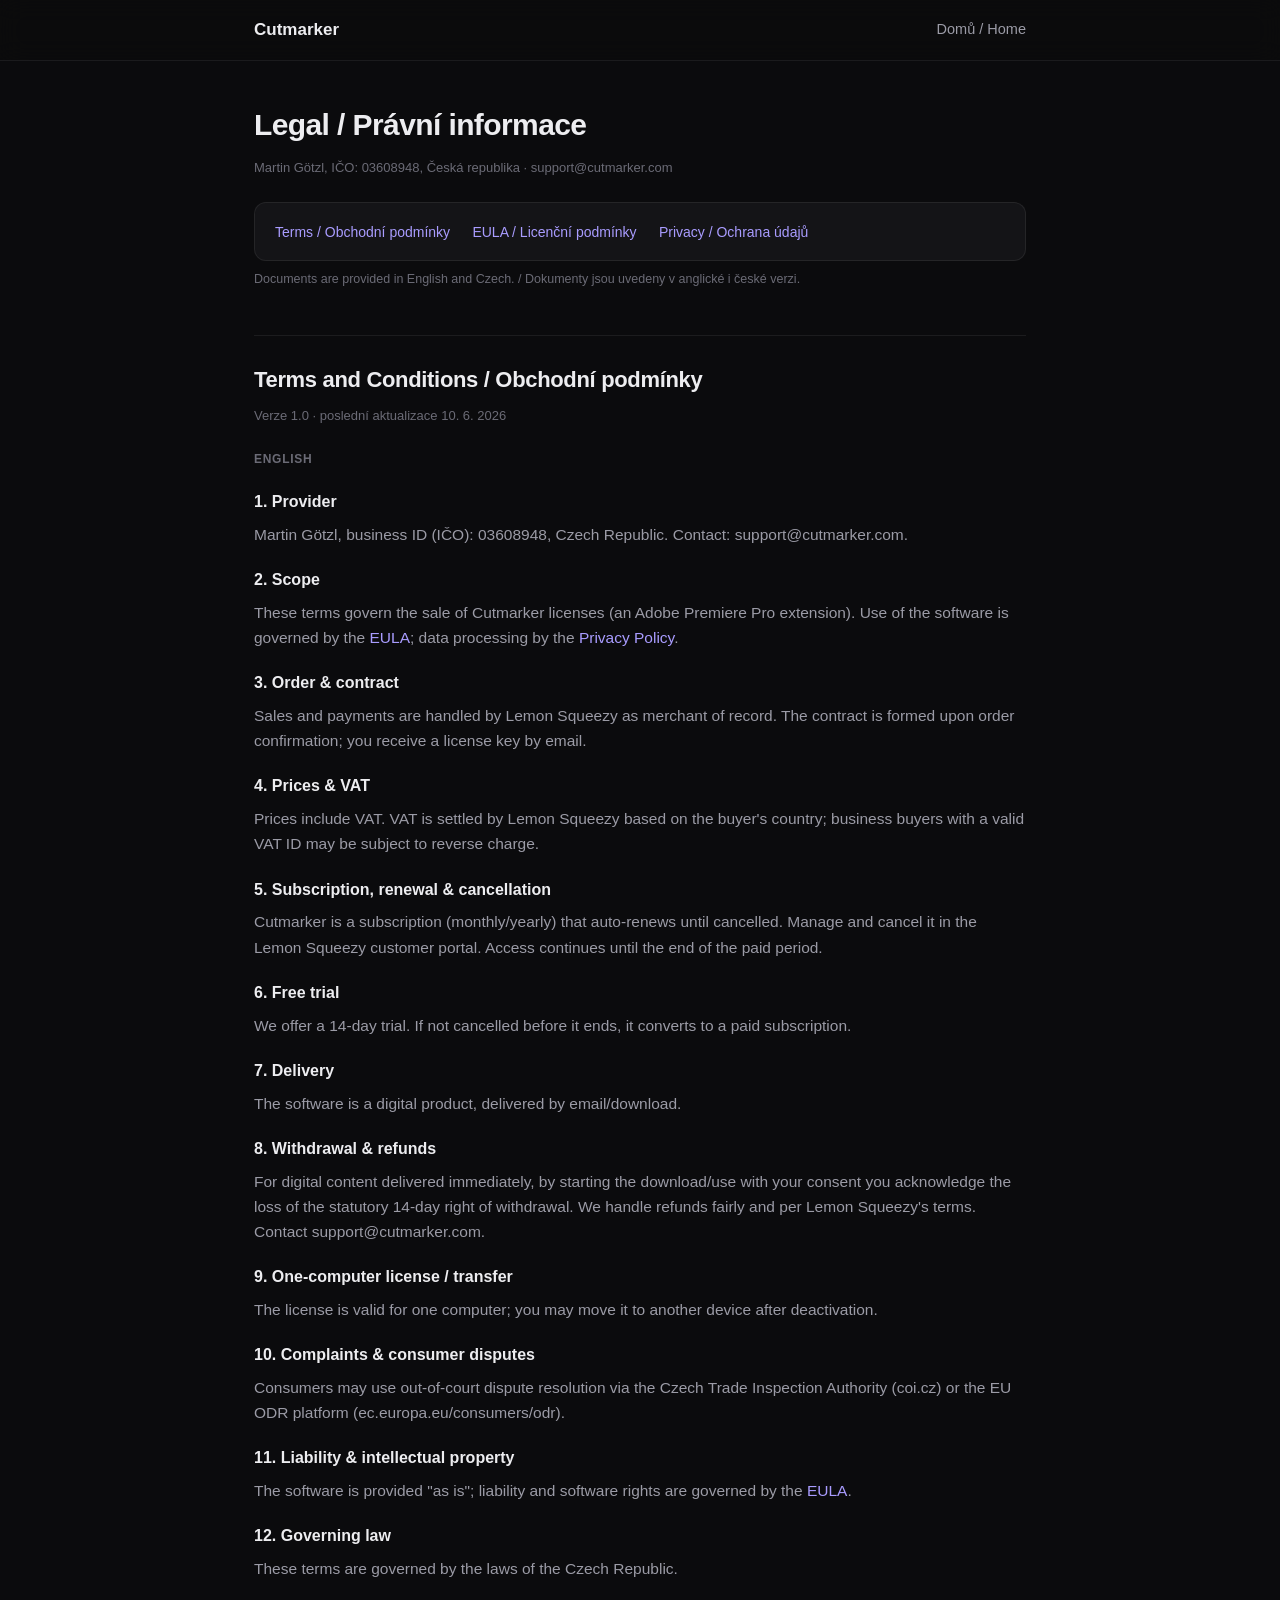
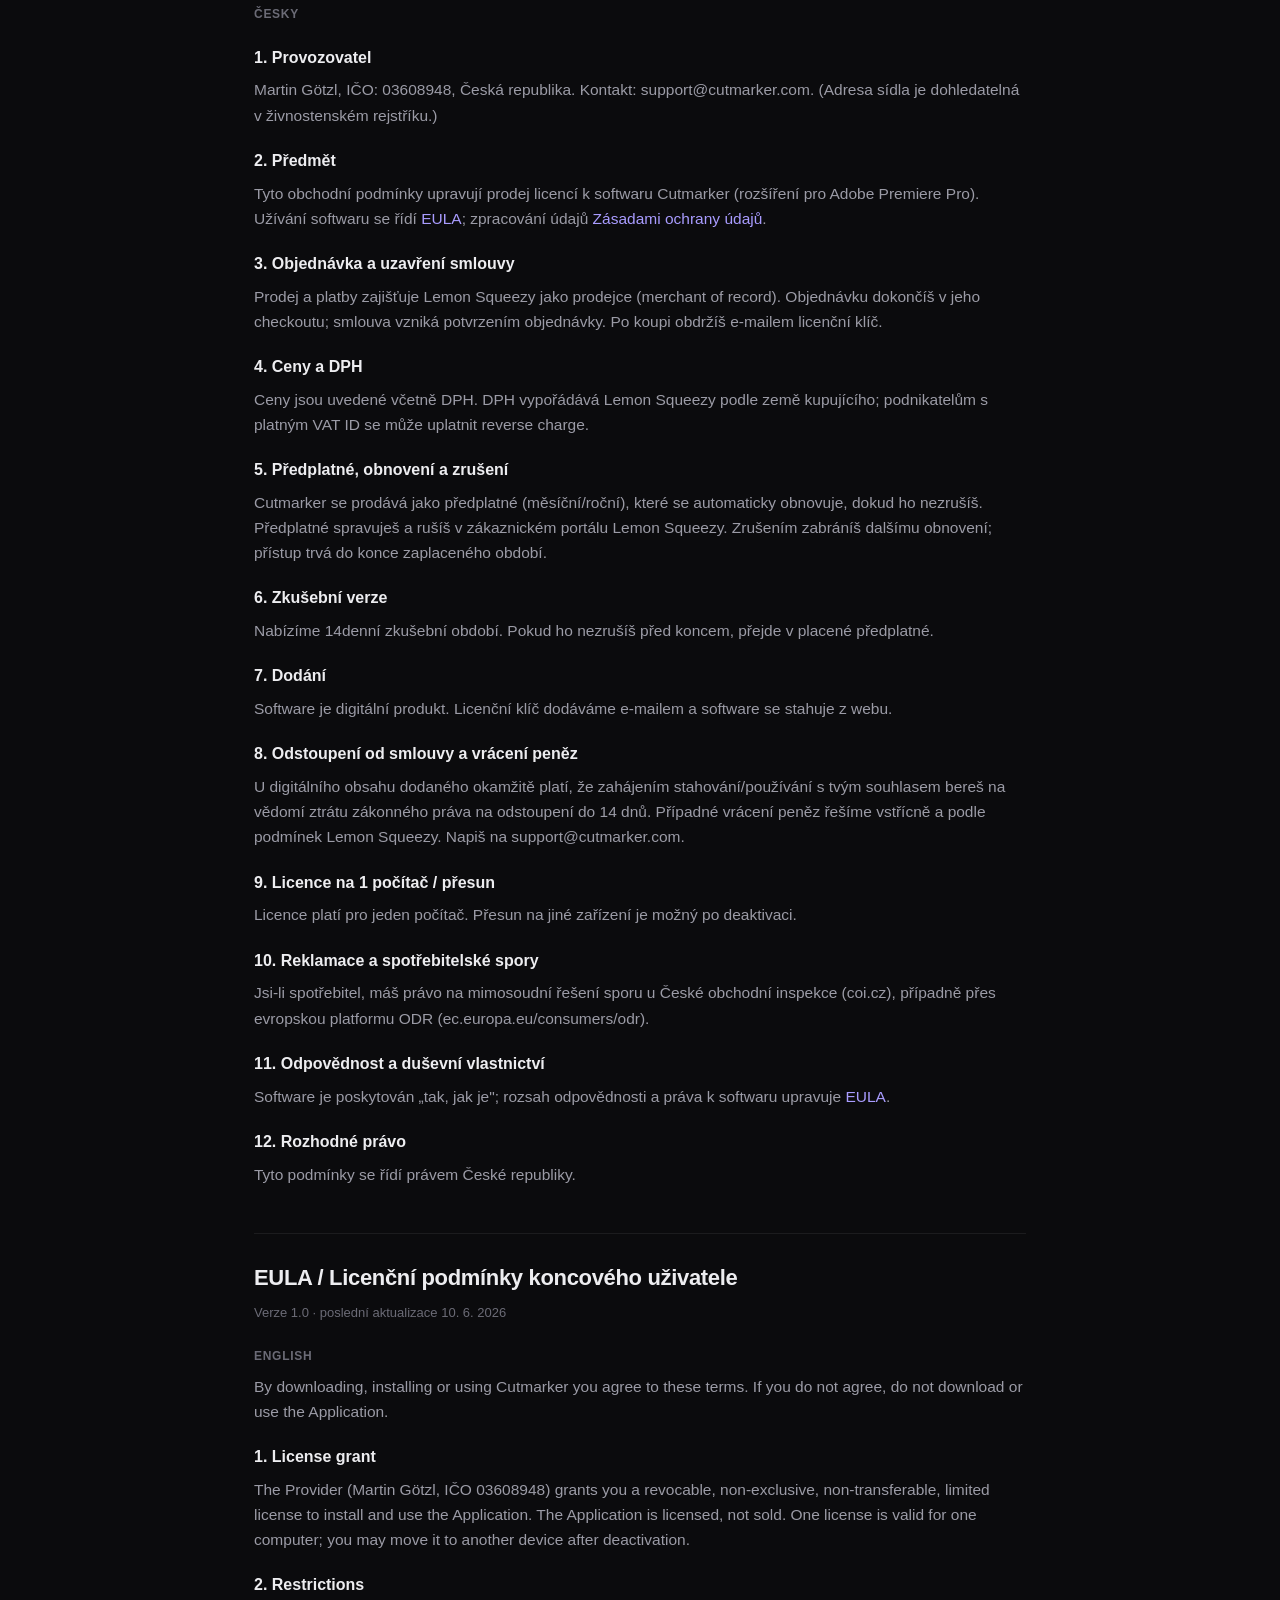
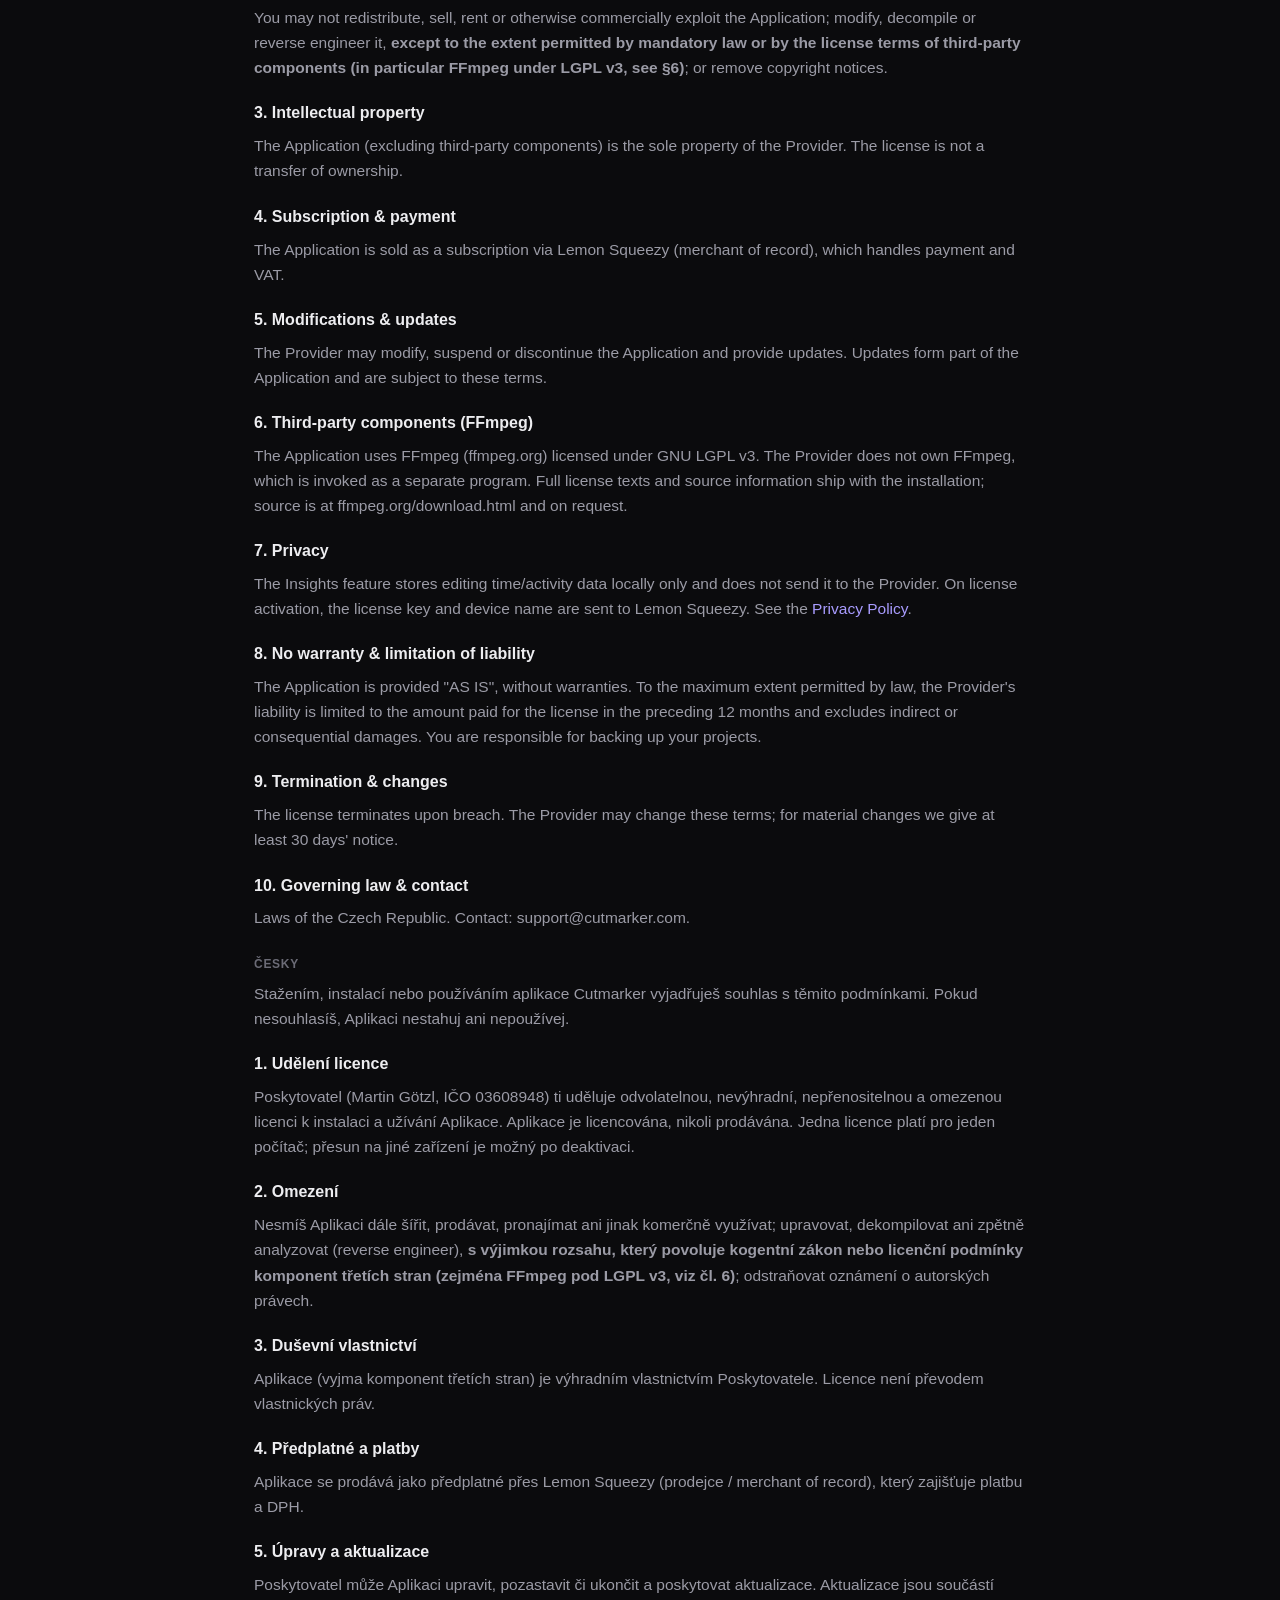
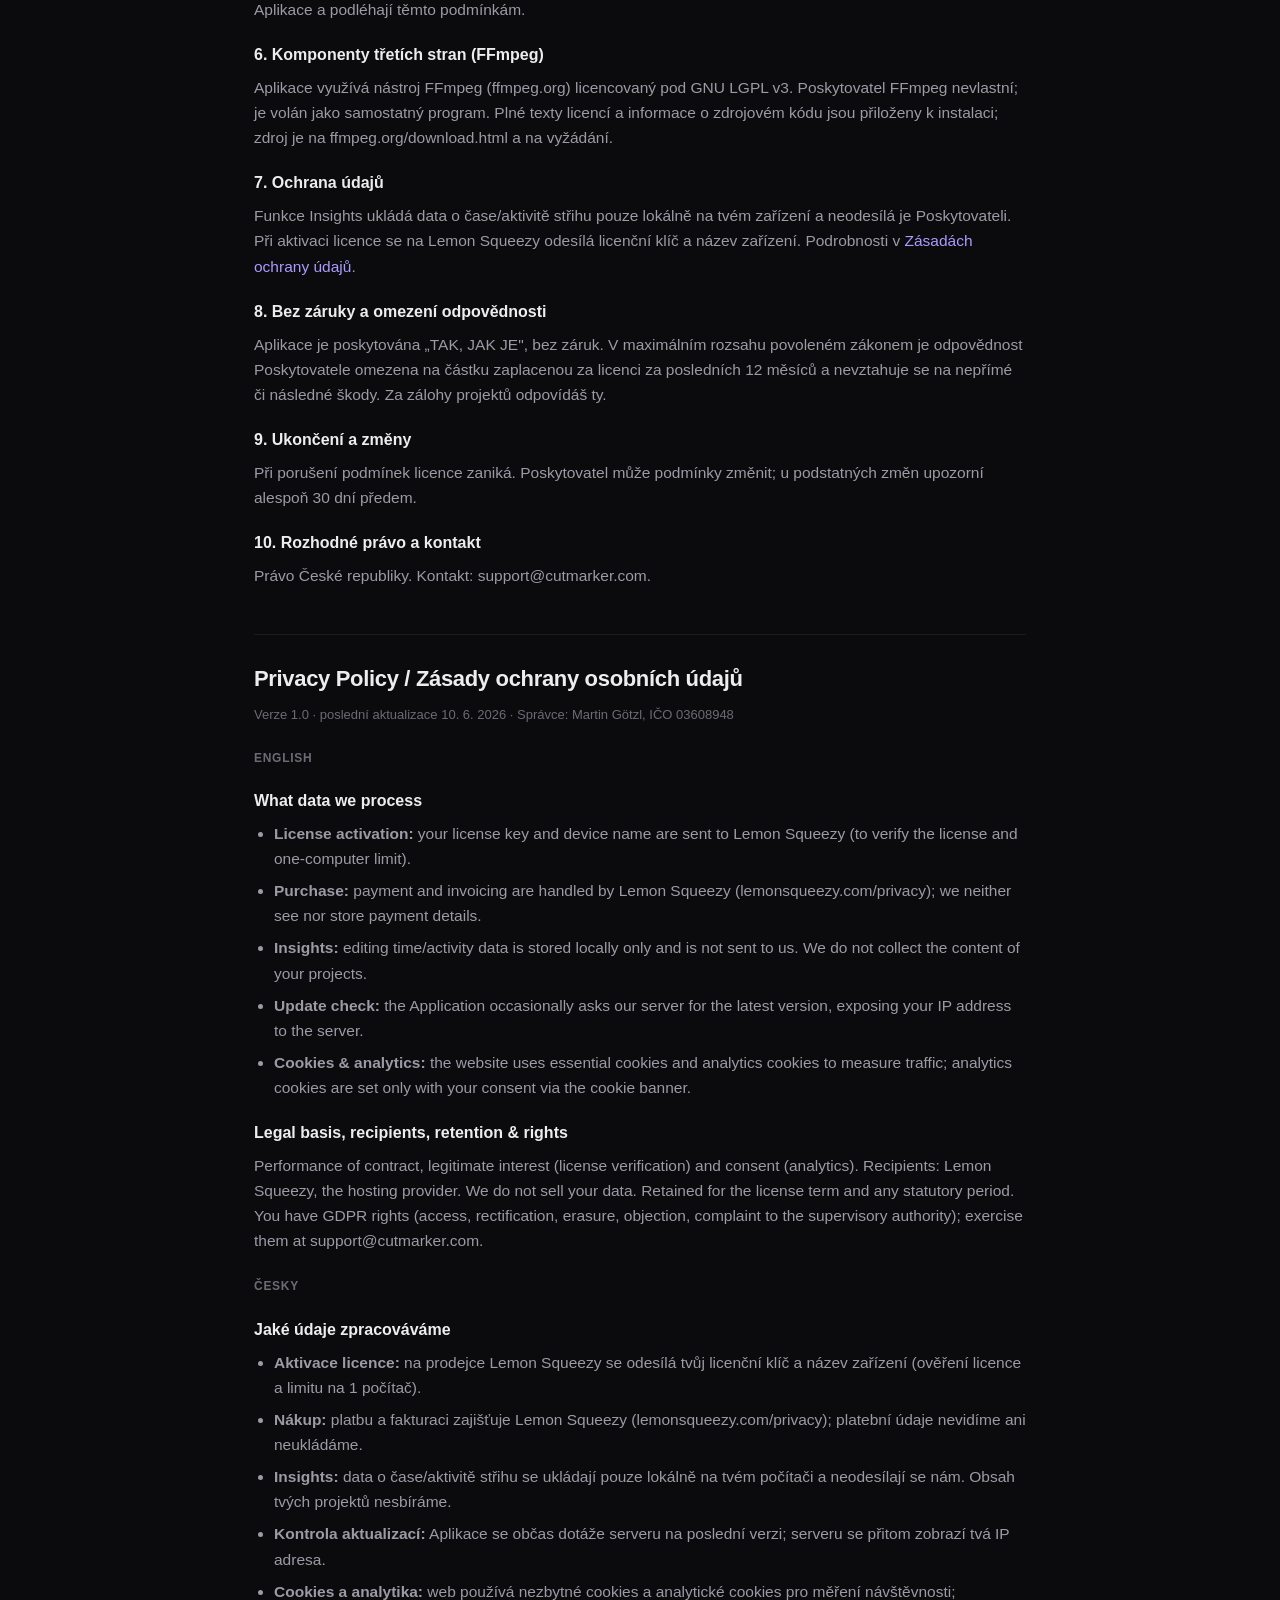
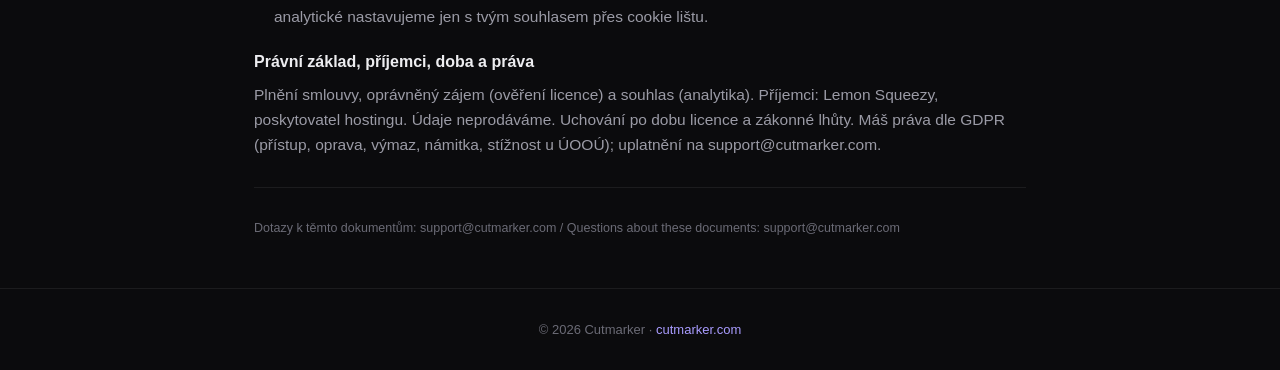
==== legal.html @ 55bd2f27 "Add files via upload" ====
<!DOCTYPE html>
<html lang="en">
<head>
<meta charset="utf-8">
<meta name="viewport" content="width=device-width, initial-scale=1">
<title>Cutmarker · Legal / Právní informace</title>
<meta name="robots" content="all">
<style>
  :root{--bg:#0b0b0d;--surface:#141417;--bd:rgba(255,255,255,.07);--bd2:rgba(255,255,255,.13);--tx:#ededf0;--tx2:#9b9ba6;--tx3:#6b6b76;--pur:#6B5BFF;--pur2:#a99cff}
  *{box-sizing:border-box;margin:0;padding:0}
  html{scroll-behavior:smooth}
  body{font-family:-apple-system,"Segoe UI",Roboto,Helvetica,Arial,sans-serif;background:var(--bg);color:var(--tx);line-height:1.62;font-size:15.5px}
  a{color:var(--pur2);text-decoration:none}a:hover{text-decoration:underline}
  .wrap{max-width:820px;margin:0 auto;padding:0 24px}
  nav{position:sticky;top:0;z-index:50;background:rgba(11,11,13,.82);backdrop-filter:blur(12px);border-bottom:1px solid var(--bd)}
  nav .wrap{display:flex;align-items:center;justify-content:space-between;height:60px}
  .logo{display:flex;align-items:center;gap:9px;font-weight:660;font-size:17px;color:var(--tx)}
  nav .links{display:flex;gap:22px;align-items:center}
  nav .links a{color:var(--tx2);font-size:14.5px;font-weight:500}nav .links a:hover{color:var(--tx);text-decoration:none}
  h1{font-size:30px;letter-spacing:-.02em;margin:40px 0 6px}
  h2{font-size:22px;letter-spacing:-.015em;margin:46px 0 4px;padding-top:26px;border-top:1px solid var(--bd)}
  h3{font-size:16px;margin:20px 0 4px;color:var(--tx)}
  p,li{color:var(--tx2);margin:7px 0}
  ul{margin:7px 0 7px 20px}
  .meta{color:var(--tx3);font-size:13px;margin-bottom:8px}
  .toc{background:var(--surface);border:1px solid var(--bd);border-radius:12px;padding:16px 20px;margin:24px 0 8px}
  .toc a{display:inline-block;margin-right:18px;font-size:14px}
  .langnote{color:var(--tx3);font-size:12.5px;margin:8px 0 0}
  hr{border:none;border-top:1px solid var(--bd);margin:30px 0}
  .lng{color:var(--tx3);font-size:12px;font-weight:700;letter-spacing:.06em;text-transform:uppercase;margin:24px 0 2px}
  footer{border-top:1px solid var(--bd);margin-top:50px;padding:30px 0;color:var(--tx3);font-size:13px;text-align:center}
</style>
</head>
<body>

<nav><div class="wrap">
  <a class="logo" href="/">Cutmarker</a>
  <div class="links">
    <a href="/">Domů / Home</a>
    
  </div>
</div></nav>

<div class="wrap">
  <h1>Legal / Právní informace</h1>
  <p class="meta">Martin Götzl, IČO: 03608948, Česká republika · support@cutmarker.com</p>
  <div class="toc">
    <a href="#terms">Terms / Obchodní podmínky</a>
    <a href="#eula">EULA / Licenční podmínky</a>
    <a href="#privacy">Privacy / Ochrana údajů</a>
  </div>
  <p class="langnote">Documents are provided in English and Czech. / Dokumenty jsou uvedeny v anglické i české verzi.</p>

  <!-- ============ TERMS ============ -->
  <h2 id="terms">Terms and Conditions / Obchodní podmínky</h2>
  <p class="meta">Verze 1.0 · poslední aktualizace 10. 6. 2026</p>

  <div class="lng">English</div>
  <h3>1. Provider</h3>
  <p>Martin Götzl, business ID (IČO): 03608948, Czech Republic. Contact: support@cutmarker.com.</p>
  <h3>2. Scope</h3>
  <p>These terms govern the sale of Cutmarker licenses (an Adobe Premiere Pro extension). Use of the software is governed by the <a href="#eula">EULA</a>; data processing by the <a href="#privacy">Privacy Policy</a>.</p>
  <h3>3. Order &amp; contract</h3>
  <p>Sales and payments are handled by Lemon Squeezy as merchant of record. The contract is formed upon order confirmation; you receive a license key by email.</p>
  <h3>4. Prices &amp; VAT</h3>
  <p>Prices include VAT. VAT is settled by Lemon Squeezy based on the buyer's country; business buyers with a valid VAT ID may be subject to reverse charge.</p>
  <h3>5. Subscription, renewal &amp; cancellation</h3>
  <p>Cutmarker is a subscription (monthly/yearly) that auto-renews until cancelled. Manage and cancel it in the Lemon Squeezy customer portal. Access continues until the end of the paid period.</p>
  <h3>6. Free trial</h3>
  <p>We offer a 14-day trial. If not cancelled before it ends, it converts to a paid subscription.</p>
  <h3>7. Delivery</h3>
  <p>The software is a digital product, delivered by email/download.</p>
  <h3>8. Withdrawal &amp; refunds</h3>
  <p>For digital content delivered immediately, by starting the download/use with your consent you acknowledge the loss of the statutory 14-day right of withdrawal. We handle refunds fairly and per Lemon Squeezy's terms. Contact support@cutmarker.com.</p>
  <h3>9. One-computer license / transfer</h3>
  <p>The license is valid for one computer; you may move it to another device after deactivation.</p>
  <h3>10. Complaints &amp; consumer disputes</h3>
  <p>Consumers may use out-of-court dispute resolution via the Czech Trade Inspection Authority (coi.cz) or the EU ODR platform (ec.europa.eu/consumers/odr).</p>
  <h3>11. Liability &amp; intellectual property</h3>
  <p>The software is provided "as is"; liability and software rights are governed by the <a href="#eula">EULA</a>.</p>
  <h3>12. Governing law</h3>
  <p>These terms are governed by the laws of the Czech Republic.</p>

  <!-- ============ EULA ============ -->
  <div class="lng">Česky</div>
  <h3>1. Provozovatel</h3>
  <p>Martin Götzl, IČO: 03608948, Česká republika. Kontakt: support@cutmarker.com. (Adresa sídla je dohledatelná v živnostenském rejstříku.)</p>
  <h3>2. Předmět</h3>
  <p>Tyto obchodní podmínky upravují prodej licencí k softwaru Cutmarker (rozšíření pro Adobe Premiere Pro). Užívání softwaru se řídí <a href="#eula">EULA</a>; zpracování údajů <a href="#privacy">Zásadami ochrany údajů</a>.</p>
  <h3>3. Objednávka a uzavření smlouvy</h3>
  <p>Prodej a platby zajišťuje Lemon Squeezy jako prodejce (merchant of record). Objednávku dokončíš v jeho checkoutu; smlouva vzniká potvrzením objednávky. Po koupi obdržíš e-mailem licenční klíč.</p>
  <h3>4. Ceny a DPH</h3>
  <p>Ceny jsou uvedené včetně DPH. DPH vypořádává Lemon Squeezy podle země kupujícího; podnikatelům s platným VAT ID se může uplatnit reverse charge.</p>
  <h3>5. Předplatné, obnovení a zrušení</h3>
  <p>Cutmarker se prodává jako předplatné (měsíční/roční), které se automaticky obnovuje, dokud ho nezrušíš. Předplatné spravuješ a rušíš v zákaznickém portálu Lemon Squeezy. Zrušením zabráníš dalšímu obnovení; přístup trvá do konce zaplaceného období.</p>
  <h3>6. Zkušební verze</h3>
  <p>Nabízíme 14denní zkušební období. Pokud ho nezrušíš před koncem, přejde v placené předplatné.</p>
  <h3>7. Dodání</h3>
  <p>Software je digitální produkt. Licenční klíč dodáváme e-mailem a software se stahuje z webu.</p>
  <h3>8. Odstoupení od smlouvy a vrácení peněz</h3>
  <p>U digitálního obsahu dodaného okamžitě platí, že zahájením stahování/používání s tvým souhlasem bereš na vědomí ztrátu zákonného práva na odstoupení do 14 dnů. Případné vrácení peněz řešíme vstřícně a podle podmínek Lemon Squeezy. Napiš na support@cutmarker.com.</p>
  <h3>9. Licence na 1 počítač / přesun</h3>
  <p>Licence platí pro jeden počítač. Přesun na jiné zařízení je možný po deaktivaci.</p>
  <h3>10. Reklamace a spotřebitelské spory</h3>
  <p>Jsi-li spotřebitel, máš právo na mimosoudní řešení sporu u České obchodní inspekce (coi.cz), případně přes evropskou platformu ODR (ec.europa.eu/consumers/odr).</p>
  <h3>11. Odpovědnost a duševní vlastnictví</h3>
  <p>Software je poskytován „tak, jak je"; rozsah odpovědnosti a práva k softwaru upravuje <a href="#eula">EULA</a>.</p>
  <h3>12. Rozhodné právo</h3>
  <p>Tyto podmínky se řídí právem České republiky.</p>

  <h2 id="eula">EULA / Licenční podmínky koncového uživatele</h2>
  <p class="meta">Verze 1.0 · poslední aktualizace 10. 6. 2026</p>

  <div class="lng">English</div>
  <p>By downloading, installing or using Cutmarker you agree to these terms. If you do not agree, do not download or use the Application.</p>
  <h3>1. License grant</h3>
  <p>The Provider (Martin Götzl, IČO 03608948) grants you a revocable, non-exclusive, non-transferable, limited license to install and use the Application. The Application is licensed, not sold. One license is valid for one computer; you may move it to another device after deactivation.</p>
  <h3>2. Restrictions</h3>
  <p>You may not redistribute, sell, rent or otherwise commercially exploit the Application; modify, decompile or reverse engineer it, <strong>except to the extent permitted by mandatory law or by the license terms of third-party components (in particular FFmpeg under LGPL v3, see §6)</strong>; or remove copyright notices.</p>
  <h3>3. Intellectual property</h3>
  <p>The Application (excluding third-party components) is the sole property of the Provider. The license is not a transfer of ownership.</p>
  <h3>4. Subscription &amp; payment</h3>
  <p>The Application is sold as a subscription via Lemon Squeezy (merchant of record), which handles payment and VAT.</p>
  <h3>5. Modifications &amp; updates</h3>
  <p>The Provider may modify, suspend or discontinue the Application and provide updates. Updates form part of the Application and are subject to these terms.</p>
  <h3>6. Third-party components (FFmpeg)</h3>
  <p>The Application uses FFmpeg (ffmpeg.org) licensed under GNU LGPL v3. The Provider does not own FFmpeg, which is invoked as a separate program. Full license texts and source information ship with the installation; source is at ffmpeg.org/download.html and on request.</p>
  <h3>7. Privacy</h3>
  <p>The Insights feature stores editing time/activity data locally only and does not send it to the Provider. On license activation, the license key and device name are sent to Lemon Squeezy. See the <a href="#privacy">Privacy Policy</a>.</p>
  <h3>8. No warranty &amp; limitation of liability</h3>
  <p>The Application is provided "AS IS", without warranties. To the maximum extent permitted by law, the Provider's liability is limited to the amount paid for the license in the preceding 12 months and excludes indirect or consequential damages. You are responsible for backing up your projects.</p>
  <h3>9. Termination &amp; changes</h3>
  <p>The license terminates upon breach. The Provider may change these terms; for material changes we give at least 30 days' notice.</p>
  <h3>10. Governing law &amp; contact</h3>
  <p>Laws of the Czech Republic. Contact: support@cutmarker.com.</p>

  <!-- ============ PRIVACY ============ -->
  <div class="lng">Česky</div>
  <p>Stažením, instalací nebo používáním aplikace Cutmarker vyjadřuješ souhlas s těmito podmínkami. Pokud nesouhlasíš, Aplikaci nestahuj ani nepoužívej.</p>
  <h3>1. Udělení licence</h3>
  <p>Poskytovatel (Martin Götzl, IČO 03608948) ti uděluje odvolatelnou, nevýhradní, nepřenositelnou a omezenou licenci k instalaci a užívání Aplikace. Aplikace je licencována, nikoli prodávána. Jedna licence platí pro jeden počítač; přesun na jiné zařízení je možný po deaktivaci.</p>
  <h3>2. Omezení</h3>
  <p>Nesmíš Aplikaci dále šířit, prodávat, pronajímat ani jinak komerčně využívat; upravovat, dekompilovat ani zpětně analyzovat (reverse engineer), <strong>s výjimkou rozsahu, který povoluje kogentní zákon nebo licenční podmínky komponent třetích stran (zejména FFmpeg pod LGPL v3, viz čl. 6)</strong>; odstraňovat oznámení o autorských právech.</p>
  <h3>3. Duševní vlastnictví</h3>
  <p>Aplikace (vyjma komponent třetích stran) je výhradním vlastnictvím Poskytovatele. Licence není převodem vlastnických práv.</p>
  <h3>4. Předplatné a platby</h3>
  <p>Aplikace se prodává jako předplatné přes Lemon Squeezy (prodejce / merchant of record), který zajišťuje platbu a DPH.</p>
  <h3>5. Úpravy a aktualizace</h3>
  <p>Poskytovatel může Aplikaci upravit, pozastavit či ukončit a poskytovat aktualizace. Aktualizace jsou součástí Aplikace a podléhají těmto podmínkám.</p>
  <h3>6. Komponenty třetích stran (FFmpeg)</h3>
  <p>Aplikace využívá nástroj FFmpeg (ffmpeg.org) licencovaný pod GNU LGPL v3. Poskytovatel FFmpeg nevlastní; je volán jako samostatný program. Plné texty licencí a informace o zdrojovém kódu jsou přiloženy k instalaci; zdroj je na ffmpeg.org/download.html a na vyžádání.</p>
  <h3>7. Ochrana údajů</h3>
  <p>Funkce Insights ukládá data o čase/aktivitě střihu pouze lokálně na tvém zařízení a neodesílá je Poskytovateli. Při aktivaci licence se na Lemon Squeezy odesílá licenční klíč a název zařízení. Podrobnosti v <a href="#privacy">Zásadách ochrany údajů</a>.</p>
  <h3>8. Bez záruky a omezení odpovědnosti</h3>
  <p>Aplikace je poskytována „TAK, JAK JE", bez záruk. V maximálním rozsahu povoleném zákonem je odpovědnost Poskytovatele omezena na částku zaplacenou za licenci za posledních 12 měsíců a nevztahuje se na nepřímé či následné škody. Za zálohy projektů odpovídáš ty.</p>
  <h3>9. Ukončení a změny</h3>
  <p>Při porušení podmínek licence zaniká. Poskytovatel může podmínky změnit; u podstatných změn upozorní alespoň 30 dní předem.</p>
  <h3>10. Rozhodné právo a kontakt</h3>
  <p>Právo České republiky. Kontakt: support@cutmarker.com.</p>

  <h2 id="privacy">Privacy Policy / Zásady ochrany osobních údajů</h2>
  <p class="meta">Verze 1.0 · poslední aktualizace 10. 6. 2026 · Správce: Martin Götzl, IČO 03608948</p>

  <div class="lng">English</div>
  <h3>What data we process</h3>
  <ul>
    <li><strong>License activation:</strong> your license key and device name are sent to Lemon Squeezy (to verify the license and one-computer limit).</li>
    <li><strong>Purchase:</strong> payment and invoicing are handled by Lemon Squeezy (lemonsqueezy.com/privacy); we neither see nor store payment details.</li>
    <li><strong>Insights:</strong> editing time/activity data is stored locally only and is not sent to us. We do not collect the content of your projects.</li>
    <li><strong>Update check:</strong> the Application occasionally asks our server for the latest version, exposing your IP address to the server.</li>
    <li><strong>Cookies &amp; analytics:</strong> the website uses essential cookies and analytics cookies to measure traffic; analytics cookies are set only with your consent via the cookie banner.</li>
  </ul>
  <h3>Legal basis, recipients, retention &amp; rights</h3>
  <p>Performance of contract, legitimate interest (license verification) and consent (analytics). Recipients: Lemon Squeezy, the hosting provider. We do not sell your data. Retained for the license term and any statutory period. You have GDPR rights (access, rectification, erasure, objection, complaint to the supervisory authority); exercise them at support@cutmarker.com.</p>

  <div class="lng">Česky</div>
  <h3>Jaké údaje zpracováváme</h3>
  <ul>
    <li><strong>Aktivace licence:</strong> na prodejce Lemon Squeezy se odesílá tvůj licenční klíč a název zařízení (ověření licence a limitu na 1 počítač).</li>
    <li><strong>Nákup:</strong> platbu a fakturaci zajišťuje Lemon Squeezy (lemonsqueezy.com/privacy); platební údaje nevidíme ani neukládáme.</li>
    <li><strong>Insights:</strong> data o čase/aktivitě střihu se ukládají pouze lokálně na tvém počítači a neodesílají se nám. Obsah tvých projektů nesbíráme.</li>
    <li><strong>Kontrola aktualizací:</strong> Aplikace se občas dotáže serveru na poslední verzi; serveru se přitom zobrazí tvá IP adresa.</li>
    <li><strong>Cookies a analytika:</strong> web používá nezbytné cookies a analytické cookies pro měření návštěvnosti; analytické nastavujeme jen s tvým souhlasem přes cookie lištu.</li>
  </ul>
  <h3>Právní základ, příjemci, doba a práva</h3>
  <p>Plnění smlouvy, oprávněný zájem (ověření licence) a souhlas (analytika). Příjemci: Lemon Squeezy, poskytovatel hostingu. Údaje neprodáváme. Uchování po dobu licence a zákonné lhůty. Máš práva dle GDPR (přístup, oprava, výmaz, námitka, stížnost u ÚOOÚ); uplatnění na support@cutmarker.com.</p>

  <hr>
  <p class="langnote">Dotazy k těmto dokumentům: support@cutmarker.com / Questions about these documents: support@cutmarker.com</p>
</div>

<footer><div class="wrap">© 2026 Cutmarker · <a href="/">cutmarker.com</a></div></footer>

</body>
</html>
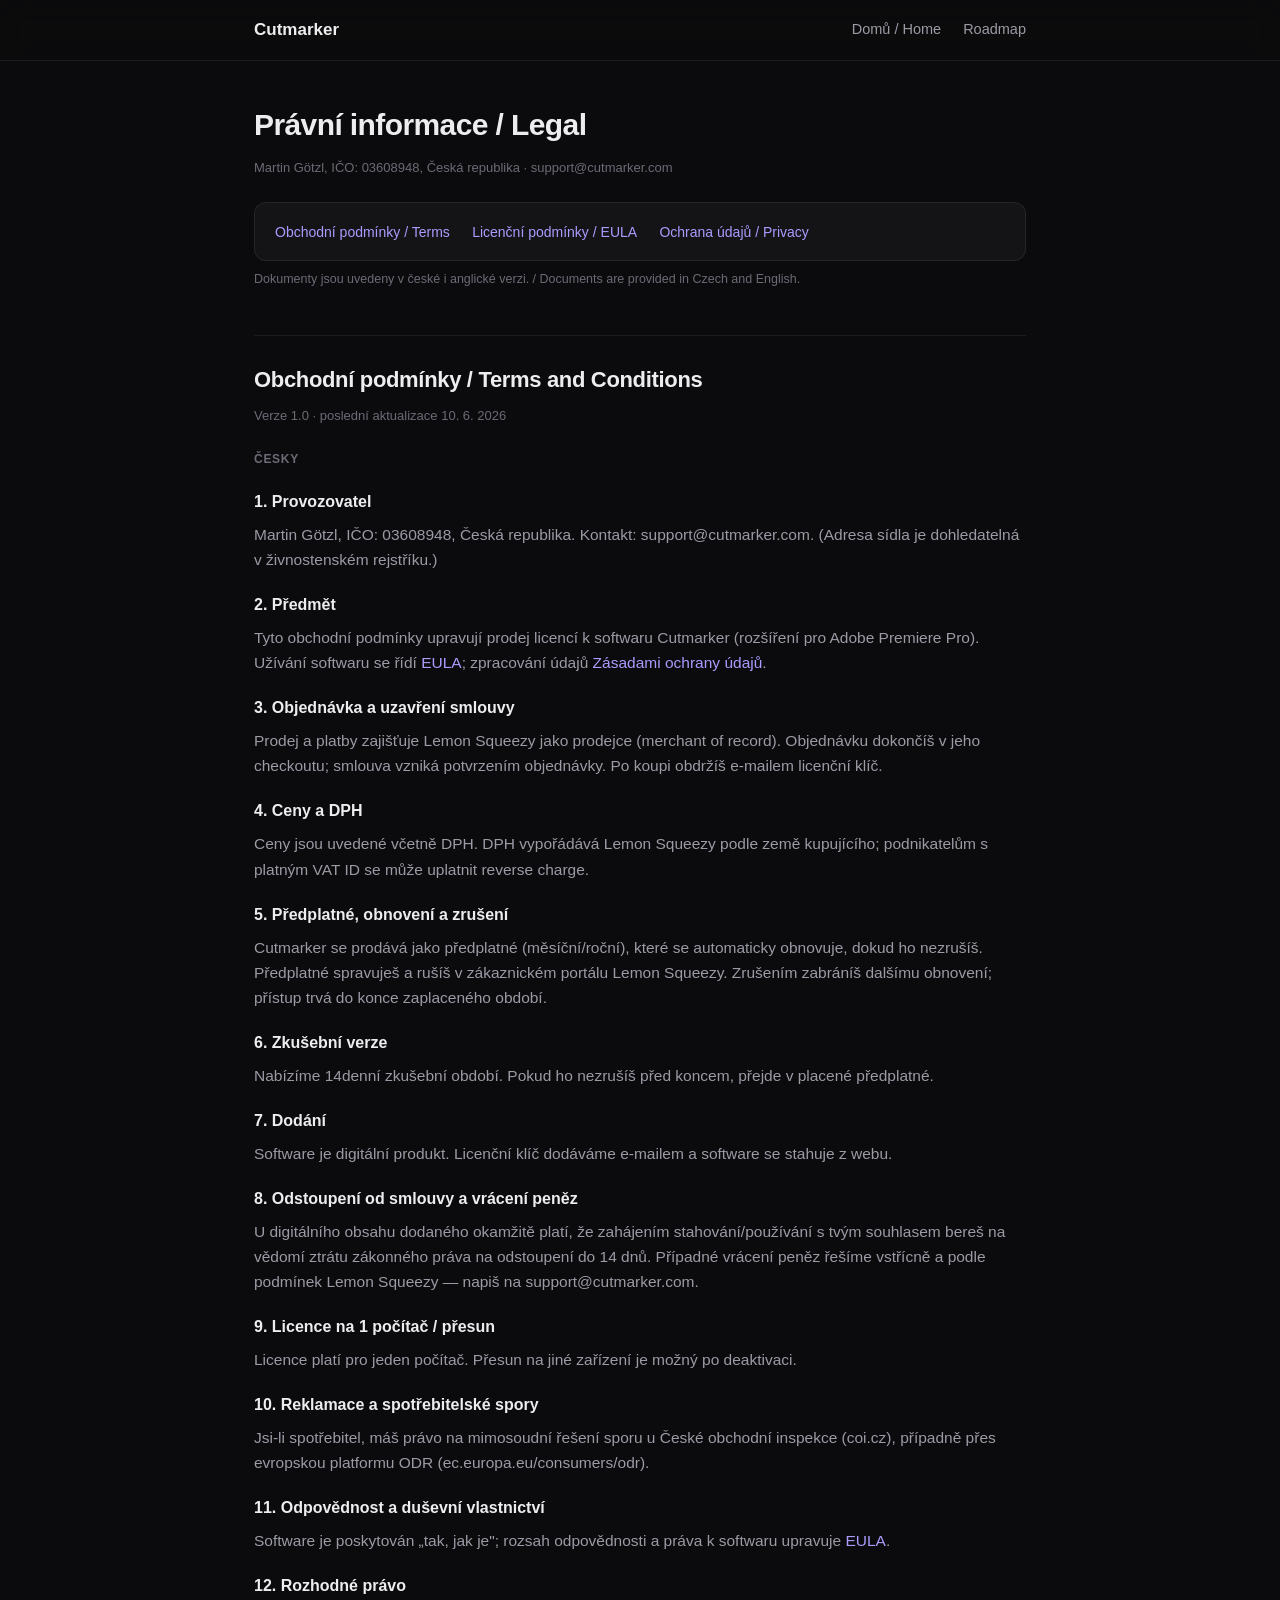
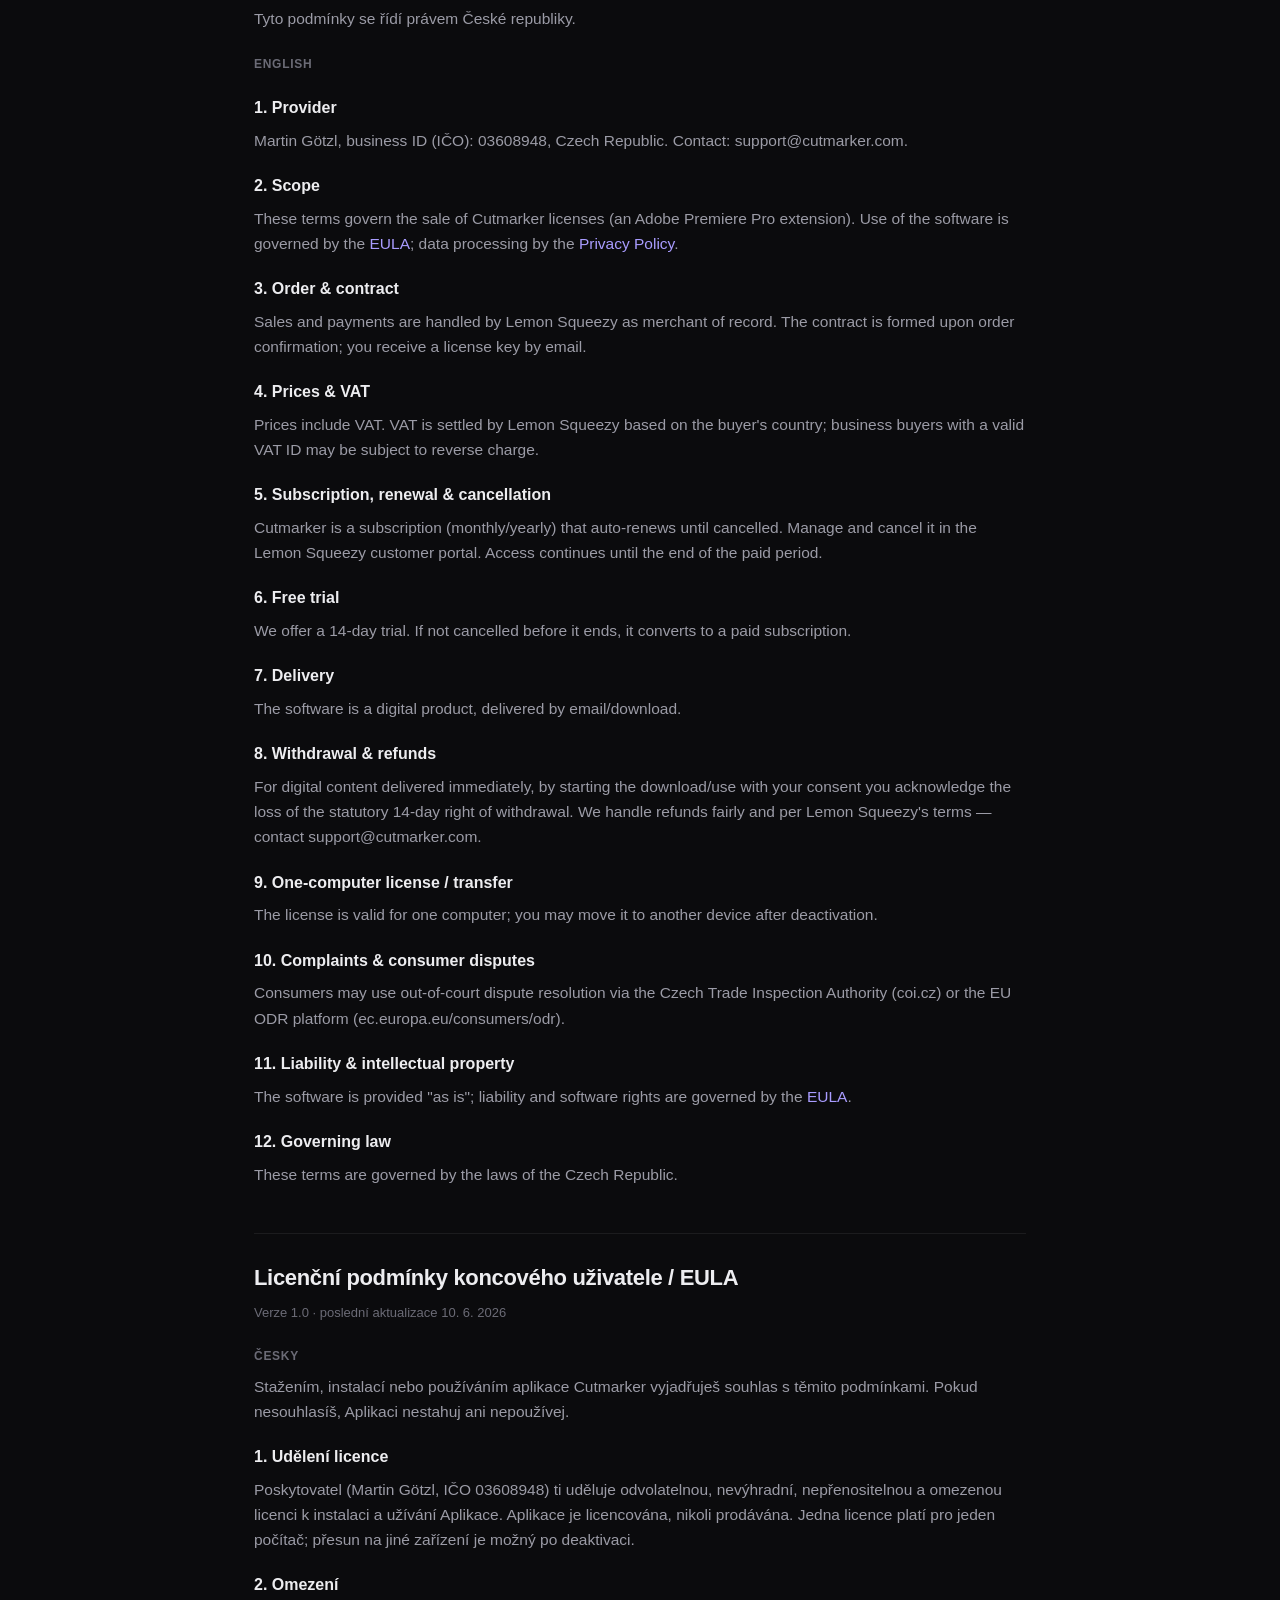
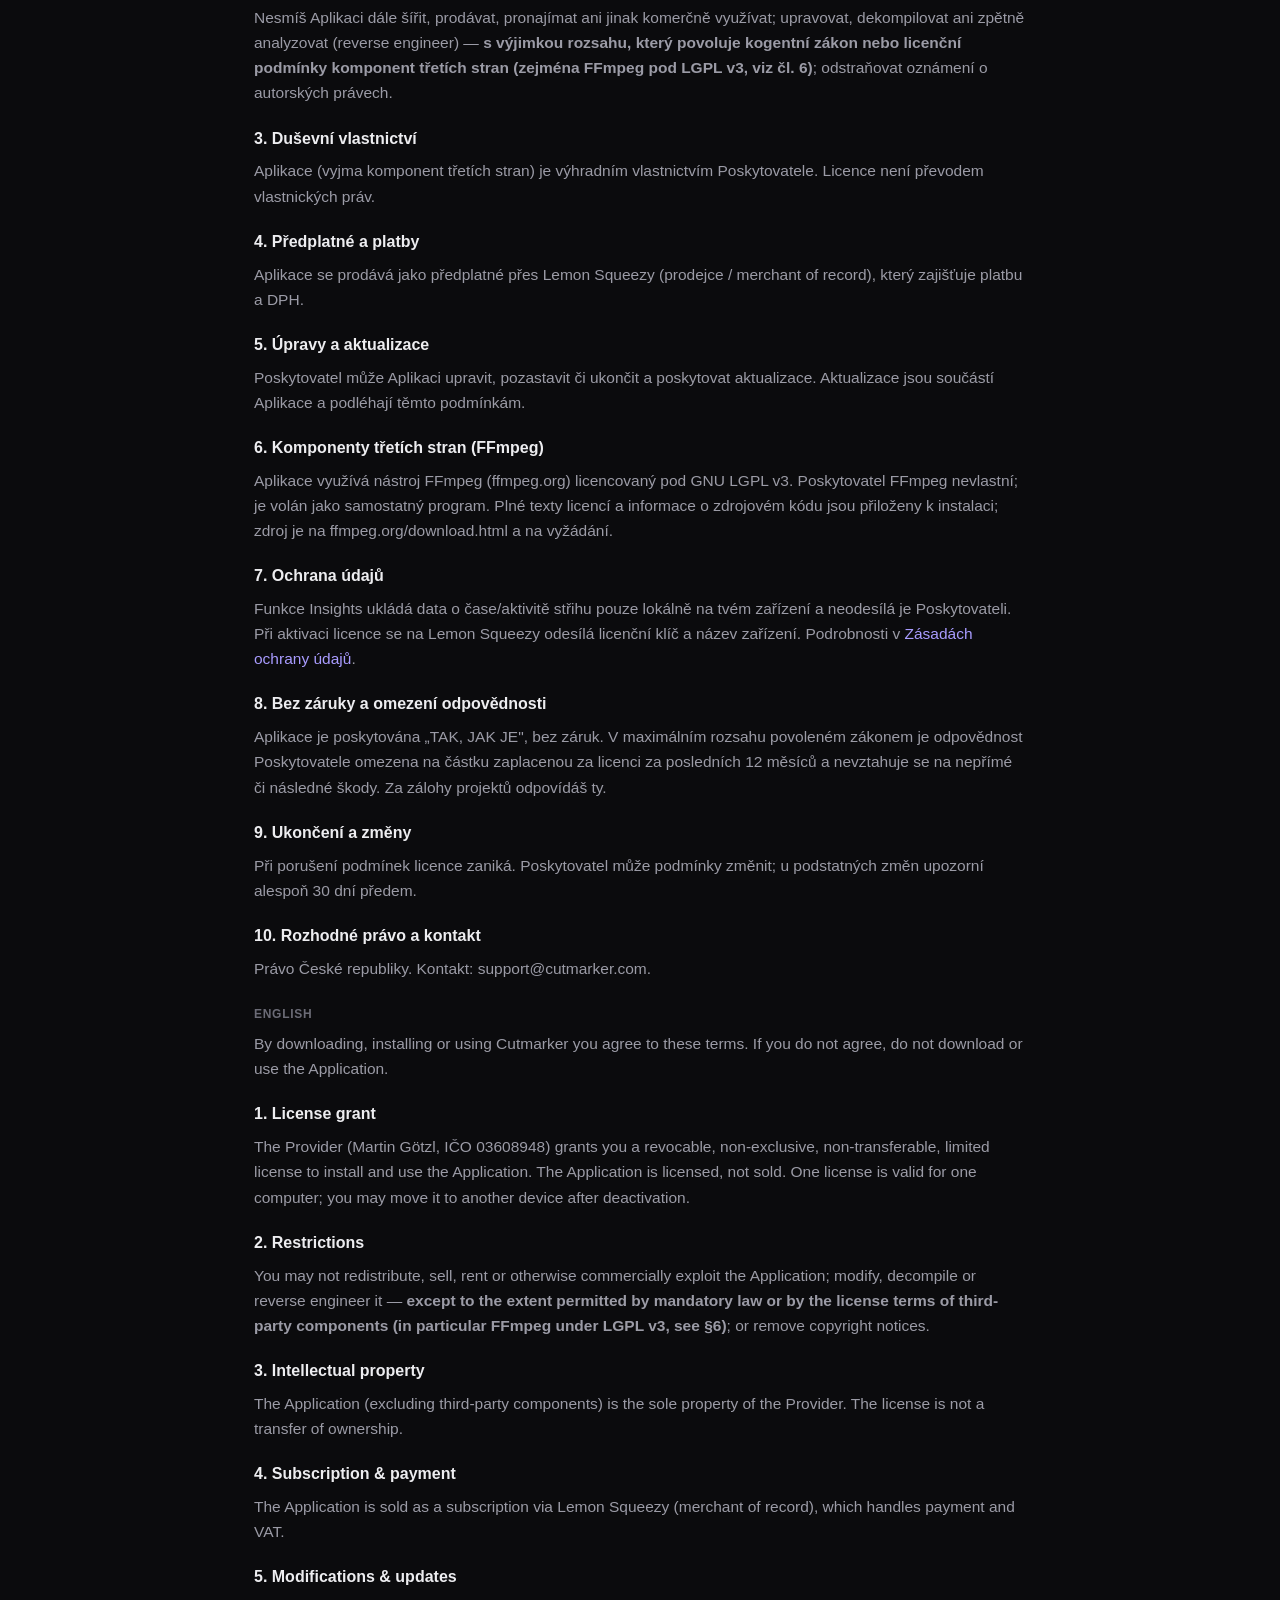
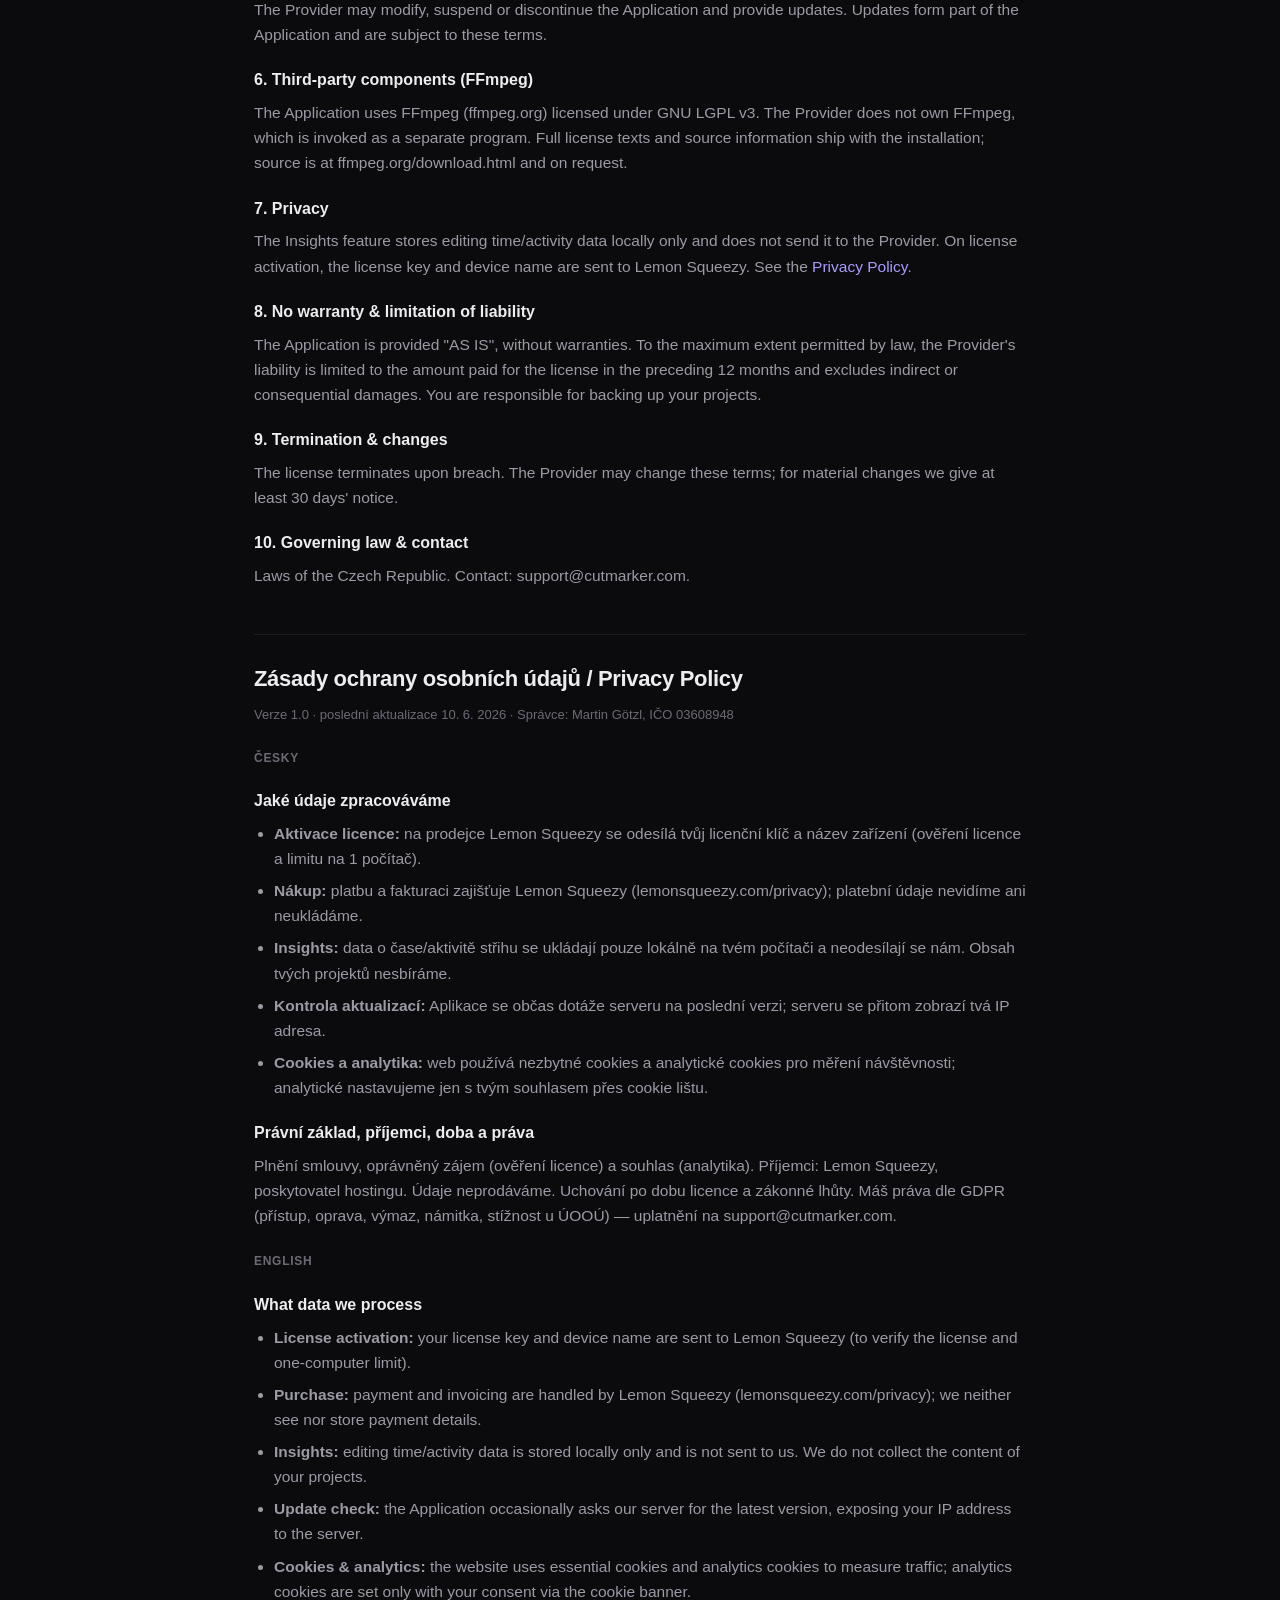
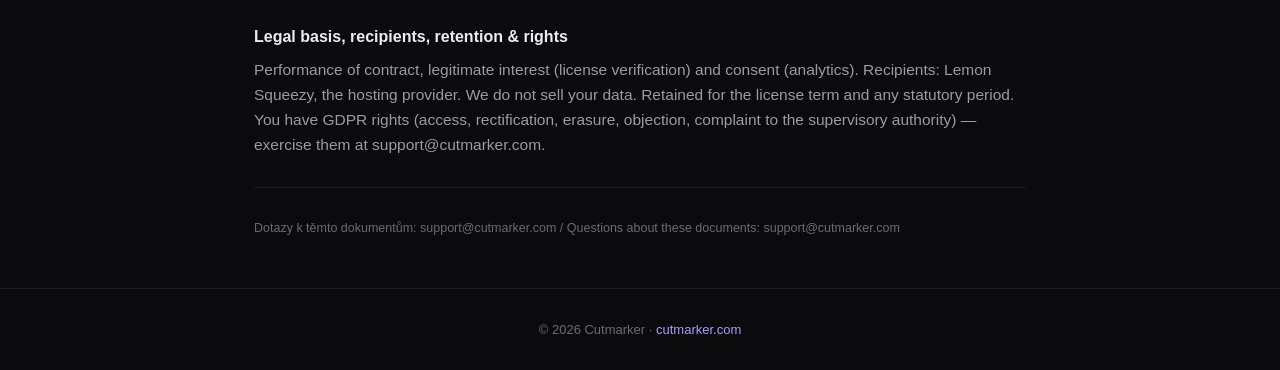
==== commit a2f59078: "Add files via upload" ====
--- a/legal.html
+++ b/legal.html
@@ -1,9 +1,9 @@
 <!DOCTYPE html>
-<html lang="en">
+<html lang="cs">
 <head>
 <meta charset="utf-8">
 <meta name="viewport" content="width=device-width, initial-scale=1">
-<title>Cutmarker · Legal / Právní informace</title>
+<title>Cutmarker · Právní informace / Legal</title>
 <meta name="robots" content="all">
 <style>
   :root{--bg:#0b0b0d;--surface:#141417;--bd:rgba(255,255,255,.07);--bd2:rgba(255,255,255,.13);--tx:#ededf0;--tx2:#9b9ba6;--tx3:#6b6b76;--pur:#6B5BFF;--pur2:#a99cff}
@@ -34,26 +34,52 @@
 <body>
 
 <nav><div class="wrap">
-  <a class="logo" href="/">Cutmarker</a>
+  <a class="logo" href="index.html">Cutmarker</a>
   <div class="links">
-    <a href="/">Domů / Home</a>
-    
+    <a href="index.html">Domů / Home</a>
+    <a href="roadmap.html">Roadmap</a>
   </div>
 </div></nav>
 
 <div class="wrap">
-  <h1>Legal / Právní informace</h1>
+  <h1>Právní informace / Legal</h1>
   <p class="meta">Martin Götzl, IČO: 03608948, Česká republika · support@cutmarker.com</p>
   <div class="toc">
-    <a href="#terms">Terms / Obchodní podmínky</a>
-    <a href="#eula">EULA / Licenční podmínky</a>
-    <a href="#privacy">Privacy / Ochrana údajů</a>
+    <a href="#terms">Obchodní podmínky / Terms</a>
+    <a href="#eula">Licenční podmínky / EULA</a>
+    <a href="#privacy">Ochrana údajů / Privacy</a>
   </div>
-  <p class="langnote">Documents are provided in English and Czech. / Dokumenty jsou uvedeny v anglické i české verzi.</p>
+  <p class="langnote">Dokumenty jsou uvedeny v české i anglické verzi. / Documents are provided in Czech and English.</p>
 
   <!-- ============ TERMS ============ -->
-  <h2 id="terms">Terms and Conditions / Obchodní podmínky</h2>
+  <h2 id="terms">Obchodní podmínky / Terms and Conditions</h2>
   <p class="meta">Verze 1.0 · poslední aktualizace 10. 6. 2026</p>
+
+  <div class="lng">Česky</div>
+  <h3>1. Provozovatel</h3>
+  <p>Martin Götzl, IČO: 03608948, Česká republika. Kontakt: support@cutmarker.com. (Adresa sídla je dohledatelná v živnostenském rejstříku.)</p>
+  <h3>2. Předmět</h3>
+  <p>Tyto obchodní podmínky upravují prodej licencí k softwaru Cutmarker (rozšíření pro Adobe Premiere Pro). Užívání softwaru se řídí <a href="#eula">EULA</a>; zpracování údajů <a href="#privacy">Zásadami ochrany údajů</a>.</p>
+  <h3>3. Objednávka a uzavření smlouvy</h3>
+  <p>Prodej a platby zajišťuje Lemon Squeezy jako prodejce (merchant of record). Objednávku dokončíš v jeho checkoutu; smlouva vzniká potvrzením objednávky. Po koupi obdržíš e-mailem licenční klíč.</p>
+  <h3>4. Ceny a DPH</h3>
+  <p>Ceny jsou uvedené včetně DPH. DPH vypořádává Lemon Squeezy podle země kupujícího; podnikatelům s platným VAT ID se může uplatnit reverse charge.</p>
+  <h3>5. Předplatné, obnovení a zrušení</h3>
+  <p>Cutmarker se prodává jako předplatné (měsíční/roční), které se automaticky obnovuje, dokud ho nezrušíš. Předplatné spravuješ a rušíš v zákaznickém portálu Lemon Squeezy. Zrušením zabráníš dalšímu obnovení; přístup trvá do konce zaplaceného období.</p>
+  <h3>6. Zkušební verze</h3>
+  <p>Nabízíme 14denní zkušební období. Pokud ho nezrušíš před koncem, přejde v placené předplatné.</p>
+  <h3>7. Dodání</h3>
+  <p>Software je digitální produkt. Licenční klíč dodáváme e-mailem a software se stahuje z webu.</p>
+  <h3>8. Odstoupení od smlouvy a vrácení peněz</h3>
+  <p>U digitálního obsahu dodaného okamžitě platí, že zahájením stahování/používání s tvým souhlasem bereš na vědomí ztrátu zákonného práva na odstoupení do 14 dnů. Případné vrácení peněz řešíme vstřícně a podle podmínek Lemon Squeezy — napiš na support@cutmarker.com.</p>
+  <h3>9. Licence na 1 počítač / přesun</h3>
+  <p>Licence platí pro jeden počítač. Přesun na jiné zařízení je možný po deaktivaci.</p>
+  <h3>10. Reklamace a spotřebitelské spory</h3>
+  <p>Jsi-li spotřebitel, máš právo na mimosoudní řešení sporu u České obchodní inspekce (coi.cz), případně přes evropskou platformu ODR (ec.europa.eu/consumers/odr).</p>
+  <h3>11. Odpovědnost a duševní vlastnictví</h3>
+  <p>Software je poskytován „tak, jak je"; rozsah odpovědnosti a práva k softwaru upravuje <a href="#eula">EULA</a>.</p>
+  <h3>12. Rozhodné právo</h3>
+  <p>Tyto podmínky se řídí právem České republiky.</p>
 
   <div class="lng">English</div>
   <h3>1. Provider</h3>
@@ -71,7 +97,7 @@
   <h3>7. Delivery</h3>
   <p>The software is a digital product, delivered by email/download.</p>
   <h3>8. Withdrawal &amp; refunds</h3>
-  <p>For digital content delivered immediately, by starting the download/use with your consent you acknowledge the loss of the statutory 14-day right of withdrawal. We handle refunds fairly and per Lemon Squeezy's terms. Contact support@cutmarker.com.</p>
+  <p>For digital content delivered immediately, by starting the download/use with your consent you acknowledge the loss of the statutory 14-day right of withdrawal. We handle refunds fairly and per Lemon Squeezy's terms — contact support@cutmarker.com.</p>
   <h3>9. One-computer license / transfer</h3>
   <p>The license is valid for one computer; you may move it to another device after deactivation.</p>
   <h3>10. Complaints &amp; consumer disputes</h3>
@@ -82,41 +108,38 @@
   <p>These terms are governed by the laws of the Czech Republic.</p>
 
   <!-- ============ EULA ============ -->
+  <h2 id="eula">Licenční podmínky koncového uživatele / EULA</h2>
+  <p class="meta">Verze 1.0 · poslední aktualizace 10. 6. 2026</p>
+
   <div class="lng">Česky</div>
-  <h3>1. Provozovatel</h3>
-  <p>Martin Götzl, IČO: 03608948, Česká republika. Kontakt: support@cutmarker.com. (Adresa sídla je dohledatelná v živnostenském rejstříku.)</p>
-  <h3>2. Předmět</h3>
-  <p>Tyto obchodní podmínky upravují prodej licencí k softwaru Cutmarker (rozšíření pro Adobe Premiere Pro). Užívání softwaru se řídí <a href="#eula">EULA</a>; zpracování údajů <a href="#privacy">Zásadami ochrany údajů</a>.</p>
-  <h3>3. Objednávka a uzavření smlouvy</h3>
-  <p>Prodej a platby zajišťuje Lemon Squeezy jako prodejce (merchant of record). Objednávku dokončíš v jeho checkoutu; smlouva vzniká potvrzením objednávky. Po koupi obdržíš e-mailem licenční klíč.</p>
-  <h3>4. Ceny a DPH</h3>
-  <p>Ceny jsou uvedené včetně DPH. DPH vypořádává Lemon Squeezy podle země kupujícího; podnikatelům s platným VAT ID se může uplatnit reverse charge.</p>
-  <h3>5. Předplatné, obnovení a zrušení</h3>
-  <p>Cutmarker se prodává jako předplatné (měsíční/roční), které se automaticky obnovuje, dokud ho nezrušíš. Předplatné spravuješ a rušíš v zákaznickém portálu Lemon Squeezy. Zrušením zabráníš dalšímu obnovení; přístup trvá do konce zaplaceného období.</p>
-  <h3>6. Zkušební verze</h3>
-  <p>Nabízíme 14denní zkušební období. Pokud ho nezrušíš před koncem, přejde v placené předplatné.</p>
-  <h3>7. Dodání</h3>
-  <p>Software je digitální produkt. Licenční klíč dodáváme e-mailem a software se stahuje z webu.</p>
-  <h3>8. Odstoupení od smlouvy a vrácení peněz</h3>
-  <p>U digitálního obsahu dodaného okamžitě platí, že zahájením stahování/používání s tvým souhlasem bereš na vědomí ztrátu zákonného práva na odstoupení do 14 dnů. Případné vrácení peněz řešíme vstřícně a podle podmínek Lemon Squeezy. Napiš na support@cutmarker.com.</p>
-  <h3>9. Licence na 1 počítač / přesun</h3>
-  <p>Licence platí pro jeden počítač. Přesun na jiné zařízení je možný po deaktivaci.</p>
-  <h3>10. Reklamace a spotřebitelské spory</h3>
-  <p>Jsi-li spotřebitel, máš právo na mimosoudní řešení sporu u České obchodní inspekce (coi.cz), případně přes evropskou platformu ODR (ec.europa.eu/consumers/odr).</p>
-  <h3>11. Odpovědnost a duševní vlastnictví</h3>
-  <p>Software je poskytován „tak, jak je"; rozsah odpovědnosti a práva k softwaru upravuje <a href="#eula">EULA</a>.</p>
-  <h3>12. Rozhodné právo</h3>
-  <p>Tyto podmínky se řídí právem České republiky.</p>
-
-  <h2 id="eula">EULA / Licenční podmínky koncového uživatele</h2>
-  <p class="meta">Verze 1.0 · poslední aktualizace 10. 6. 2026</p>
+  <p>Stažením, instalací nebo používáním aplikace Cutmarker vyjadřuješ souhlas s těmito podmínkami. Pokud nesouhlasíš, Aplikaci nestahuj ani nepoužívej.</p>
+  <h3>1. Udělení licence</h3>
+  <p>Poskytovatel (Martin Götzl, IČO 03608948) ti uděluje odvolatelnou, nevýhradní, nepřenositelnou a omezenou licenci k instalaci a užívání Aplikace. Aplikace je licencována, nikoli prodávána. Jedna licence platí pro jeden počítač; přesun na jiné zařízení je možný po deaktivaci.</p>
+  <h3>2. Omezení</h3>
+  <p>Nesmíš Aplikaci dále šířit, prodávat, pronajímat ani jinak komerčně využívat; upravovat, dekompilovat ani zpětně analyzovat (reverse engineer) — <strong>s výjimkou rozsahu, který povoluje kogentní zákon nebo licenční podmínky komponent třetích stran (zejména FFmpeg pod LGPL v3, viz čl. 6)</strong>; odstraňovat oznámení o autorských právech.</p>
+  <h3>3. Duševní vlastnictví</h3>
+  <p>Aplikace (vyjma komponent třetích stran) je výhradním vlastnictvím Poskytovatele. Licence není převodem vlastnických práv.</p>
+  <h3>4. Předplatné a platby</h3>
+  <p>Aplikace se prodává jako předplatné přes Lemon Squeezy (prodejce / merchant of record), který zajišťuje platbu a DPH.</p>
+  <h3>5. Úpravy a aktualizace</h3>
+  <p>Poskytovatel může Aplikaci upravit, pozastavit či ukončit a poskytovat aktualizace. Aktualizace jsou součástí Aplikace a podléhají těmto podmínkám.</p>
+  <h3>6. Komponenty třetích stran (FFmpeg)</h3>
+  <p>Aplikace využívá nástroj FFmpeg (ffmpeg.org) licencovaný pod GNU LGPL v3. Poskytovatel FFmpeg nevlastní; je volán jako samostatný program. Plné texty licencí a informace o zdrojovém kódu jsou přiloženy k instalaci; zdroj je na ffmpeg.org/download.html a na vyžádání.</p>
+  <h3>7. Ochrana údajů</h3>
+  <p>Funkce Insights ukládá data o čase/aktivitě střihu pouze lokálně na tvém zařízení a neodesílá je Poskytovateli. Při aktivaci licence se na Lemon Squeezy odesílá licenční klíč a název zařízení. Podrobnosti v <a href="#privacy">Zásadách ochrany údajů</a>.</p>
+  <h3>8. Bez záruky a omezení odpovědnosti</h3>
+  <p>Aplikace je poskytována „TAK, JAK JE", bez záruk. V maximálním rozsahu povoleném zákonem je odpovědnost Poskytovatele omezena na částku zaplacenou za licenci za posledních 12 měsíců a nevztahuje se na nepřímé či následné škody. Za zálohy projektů odpovídáš ty.</p>
+  <h3>9. Ukončení a změny</h3>
+  <p>Při porušení podmínek licence zaniká. Poskytovatel může podmínky změnit; u podstatných změn upozorní alespoň 30 dní předem.</p>
+  <h3>10. Rozhodné právo a kontakt</h3>
+  <p>Právo České republiky. Kontakt: support@cutmarker.com.</p>
 
   <div class="lng">English</div>
   <p>By downloading, installing or using Cutmarker you agree to these terms. If you do not agree, do not download or use the Application.</p>
   <h3>1. License grant</h3>
   <p>The Provider (Martin Götzl, IČO 03608948) grants you a revocable, non-exclusive, non-transferable, limited license to install and use the Application. The Application is licensed, not sold. One license is valid for one computer; you may move it to another device after deactivation.</p>
   <h3>2. Restrictions</h3>
-  <p>You may not redistribute, sell, rent or otherwise commercially exploit the Application; modify, decompile or reverse engineer it, <strong>except to the extent permitted by mandatory law or by the license terms of third-party components (in particular FFmpeg under LGPL v3, see §6)</strong>; or remove copyright notices.</p>
+  <p>You may not redistribute, sell, rent or otherwise commercially exploit the Application; modify, decompile or reverse engineer it — <strong>except to the extent permitted by mandatory law or by the license terms of third-party components (in particular FFmpeg under LGPL v3, see §6)</strong>; or remove copyright notices.</p>
   <h3>3. Intellectual property</h3>
   <p>The Application (excluding third-party components) is the sole property of the Provider. The license is not a transfer of ownership.</p>
   <h3>4. Subscription &amp; payment</h3>
@@ -135,31 +158,20 @@
   <p>Laws of the Czech Republic. Contact: support@cutmarker.com.</p>
 
   <!-- ============ PRIVACY ============ -->
+  <h2 id="privacy">Zásady ochrany osobních údajů / Privacy Policy</h2>
+  <p class="meta">Verze 1.0 · poslední aktualizace 10. 6. 2026 · Správce: Martin Götzl, IČO 03608948</p>
+
   <div class="lng">Česky</div>
-  <p>Stažením, instalací nebo používáním aplikace Cutmarker vyjadřuješ souhlas s těmito podmínkami. Pokud nesouhlasíš, Aplikaci nestahuj ani nepoužívej.</p>
-  <h3>1. Udělení licence</h3>
-  <p>Poskytovatel (Martin Götzl, IČO 03608948) ti uděluje odvolatelnou, nevýhradní, nepřenositelnou a omezenou licenci k instalaci a užívání Aplikace. Aplikace je licencována, nikoli prodávána. Jedna licence platí pro jeden počítač; přesun na jiné zařízení je možný po deaktivaci.</p>
-  <h3>2. Omezení</h3>
-  <p>Nesmíš Aplikaci dále šířit, prodávat, pronajímat ani jinak komerčně využívat; upravovat, dekompilovat ani zpětně analyzovat (reverse engineer), <strong>s výjimkou rozsahu, který povoluje kogentní zákon nebo licenční podmínky komponent třetích stran (zejména FFmpeg pod LGPL v3, viz čl. 6)</strong>; odstraňovat oznámení o autorských právech.</p>
-  <h3>3. Duševní vlastnictví</h3>
-  <p>Aplikace (vyjma komponent třetích stran) je výhradním vlastnictvím Poskytovatele. Licence není převodem vlastnických práv.</p>
-  <h3>4. Předplatné a platby</h3>
-  <p>Aplikace se prodává jako předplatné přes Lemon Squeezy (prodejce / merchant of record), který zajišťuje platbu a DPH.</p>
-  <h3>5. Úpravy a aktualizace</h3>
-  <p>Poskytovatel může Aplikaci upravit, pozastavit či ukončit a poskytovat aktualizace. Aktualizace jsou součástí Aplikace a podléhají těmto podmínkám.</p>
-  <h3>6. Komponenty třetích stran (FFmpeg)</h3>
-  <p>Aplikace využívá nástroj FFmpeg (ffmpeg.org) licencovaný pod GNU LGPL v3. Poskytovatel FFmpeg nevlastní; je volán jako samostatný program. Plné texty licencí a informace o zdrojovém kódu jsou přiloženy k instalaci; zdroj je na ffmpeg.org/download.html a na vyžádání.</p>
-  <h3>7. Ochrana údajů</h3>
-  <p>Funkce Insights ukládá data o čase/aktivitě střihu pouze lokálně na tvém zařízení a neodesílá je Poskytovateli. Při aktivaci licence se na Lemon Squeezy odesílá licenční klíč a název zařízení. Podrobnosti v <a href="#privacy">Zásadách ochrany údajů</a>.</p>
-  <h3>8. Bez záruky a omezení odpovědnosti</h3>
-  <p>Aplikace je poskytována „TAK, JAK JE", bez záruk. V maximálním rozsahu povoleném zákonem je odpovědnost Poskytovatele omezena na částku zaplacenou za licenci za posledních 12 měsíců a nevztahuje se na nepřímé či následné škody. Za zálohy projektů odpovídáš ty.</p>
-  <h3>9. Ukončení a změny</h3>
-  <p>Při porušení podmínek licence zaniká. Poskytovatel může podmínky změnit; u podstatných změn upozorní alespoň 30 dní předem.</p>
-  <h3>10. Rozhodné právo a kontakt</h3>
-  <p>Právo České republiky. Kontakt: support@cutmarker.com.</p>
-
-  <h2 id="privacy">Privacy Policy / Zásady ochrany osobních údajů</h2>
-  <p class="meta">Verze 1.0 · poslední aktualizace 10. 6. 2026 · Správce: Martin Götzl, IČO 03608948</p>
+  <h3>Jaké údaje zpracováváme</h3>
+  <ul>
+    <li><strong>Aktivace licence:</strong> na prodejce Lemon Squeezy se odesílá tvůj licenční klíč a název zařízení (ověření licence a limitu na 1 počítač).</li>
+    <li><strong>Nákup:</strong> platbu a fakturaci zajišťuje Lemon Squeezy (lemonsqueezy.com/privacy); platební údaje nevidíme ani neukládáme.</li>
+    <li><strong>Insights:</strong> data o čase/aktivitě střihu se ukládají pouze lokálně na tvém počítači a neodesílají se nám. Obsah tvých projektů nesbíráme.</li>
+    <li><strong>Kontrola aktualizací:</strong> Aplikace se občas dotáže serveru na poslední verzi; serveru se přitom zobrazí tvá IP adresa.</li>
+    <li><strong>Cookies a analytika:</strong> web používá nezbytné cookies a analytické cookies pro měření návštěvnosti; analytické nastavujeme jen s tvým souhlasem přes cookie lištu.</li>
+  </ul>
+  <h3>Právní základ, příjemci, doba a práva</h3>
+  <p>Plnění smlouvy, oprávněný zájem (ověření licence) a souhlas (analytika). Příjemci: Lemon Squeezy, poskytovatel hostingu. Údaje neprodáváme. Uchování po dobu licence a zákonné lhůty. Máš práva dle GDPR (přístup, oprava, výmaz, námitka, stížnost u ÚOOÚ) — uplatnění na support@cutmarker.com.</p>
 
   <div class="lng">English</div>
   <h3>What data we process</h3>
@@ -171,25 +183,13 @@
     <li><strong>Cookies &amp; analytics:</strong> the website uses essential cookies and analytics cookies to measure traffic; analytics cookies are set only with your consent via the cookie banner.</li>
   </ul>
   <h3>Legal basis, recipients, retention &amp; rights</h3>
-  <p>Performance of contract, legitimate interest (license verification) and consent (analytics). Recipients: Lemon Squeezy, the hosting provider. We do not sell your data. Retained for the license term and any statutory period. You have GDPR rights (access, rectification, erasure, objection, complaint to the supervisory authority); exercise them at support@cutmarker.com.</p>
-
-  <div class="lng">Česky</div>
-  <h3>Jaké údaje zpracováváme</h3>
-  <ul>
-    <li><strong>Aktivace licence:</strong> na prodejce Lemon Squeezy se odesílá tvůj licenční klíč a název zařízení (ověření licence a limitu na 1 počítač).</li>
-    <li><strong>Nákup:</strong> platbu a fakturaci zajišťuje Lemon Squeezy (lemonsqueezy.com/privacy); platební údaje nevidíme ani neukládáme.</li>
-    <li><strong>Insights:</strong> data o čase/aktivitě střihu se ukládají pouze lokálně na tvém počítači a neodesílají se nám. Obsah tvých projektů nesbíráme.</li>
-    <li><strong>Kontrola aktualizací:</strong> Aplikace se občas dotáže serveru na poslední verzi; serveru se přitom zobrazí tvá IP adresa.</li>
-    <li><strong>Cookies a analytika:</strong> web používá nezbytné cookies a analytické cookies pro měření návštěvnosti; analytické nastavujeme jen s tvým souhlasem přes cookie lištu.</li>
-  </ul>
-  <h3>Právní základ, příjemci, doba a práva</h3>
-  <p>Plnění smlouvy, oprávněný zájem (ověření licence) a souhlas (analytika). Příjemci: Lemon Squeezy, poskytovatel hostingu. Údaje neprodáváme. Uchování po dobu licence a zákonné lhůty. Máš práva dle GDPR (přístup, oprava, výmaz, námitka, stížnost u ÚOOÚ); uplatnění na support@cutmarker.com.</p>
+  <p>Performance of contract, legitimate interest (license verification) and consent (analytics). Recipients: Lemon Squeezy, the hosting provider. We do not sell your data. Retained for the license term and any statutory period. You have GDPR rights (access, rectification, erasure, objection, complaint to the supervisory authority) — exercise them at support@cutmarker.com.</p>
 
   <hr>
   <p class="langnote">Dotazy k těmto dokumentům: support@cutmarker.com / Questions about these documents: support@cutmarker.com</p>
 </div>
 
-<footer><div class="wrap">© 2026 Cutmarker · <a href="/">cutmarker.com</a></div></footer>
+<footer><div class="wrap">© 2026 Cutmarker · <a href="index.html">cutmarker.com</a></div></footer>
 
 </body>
 </html>
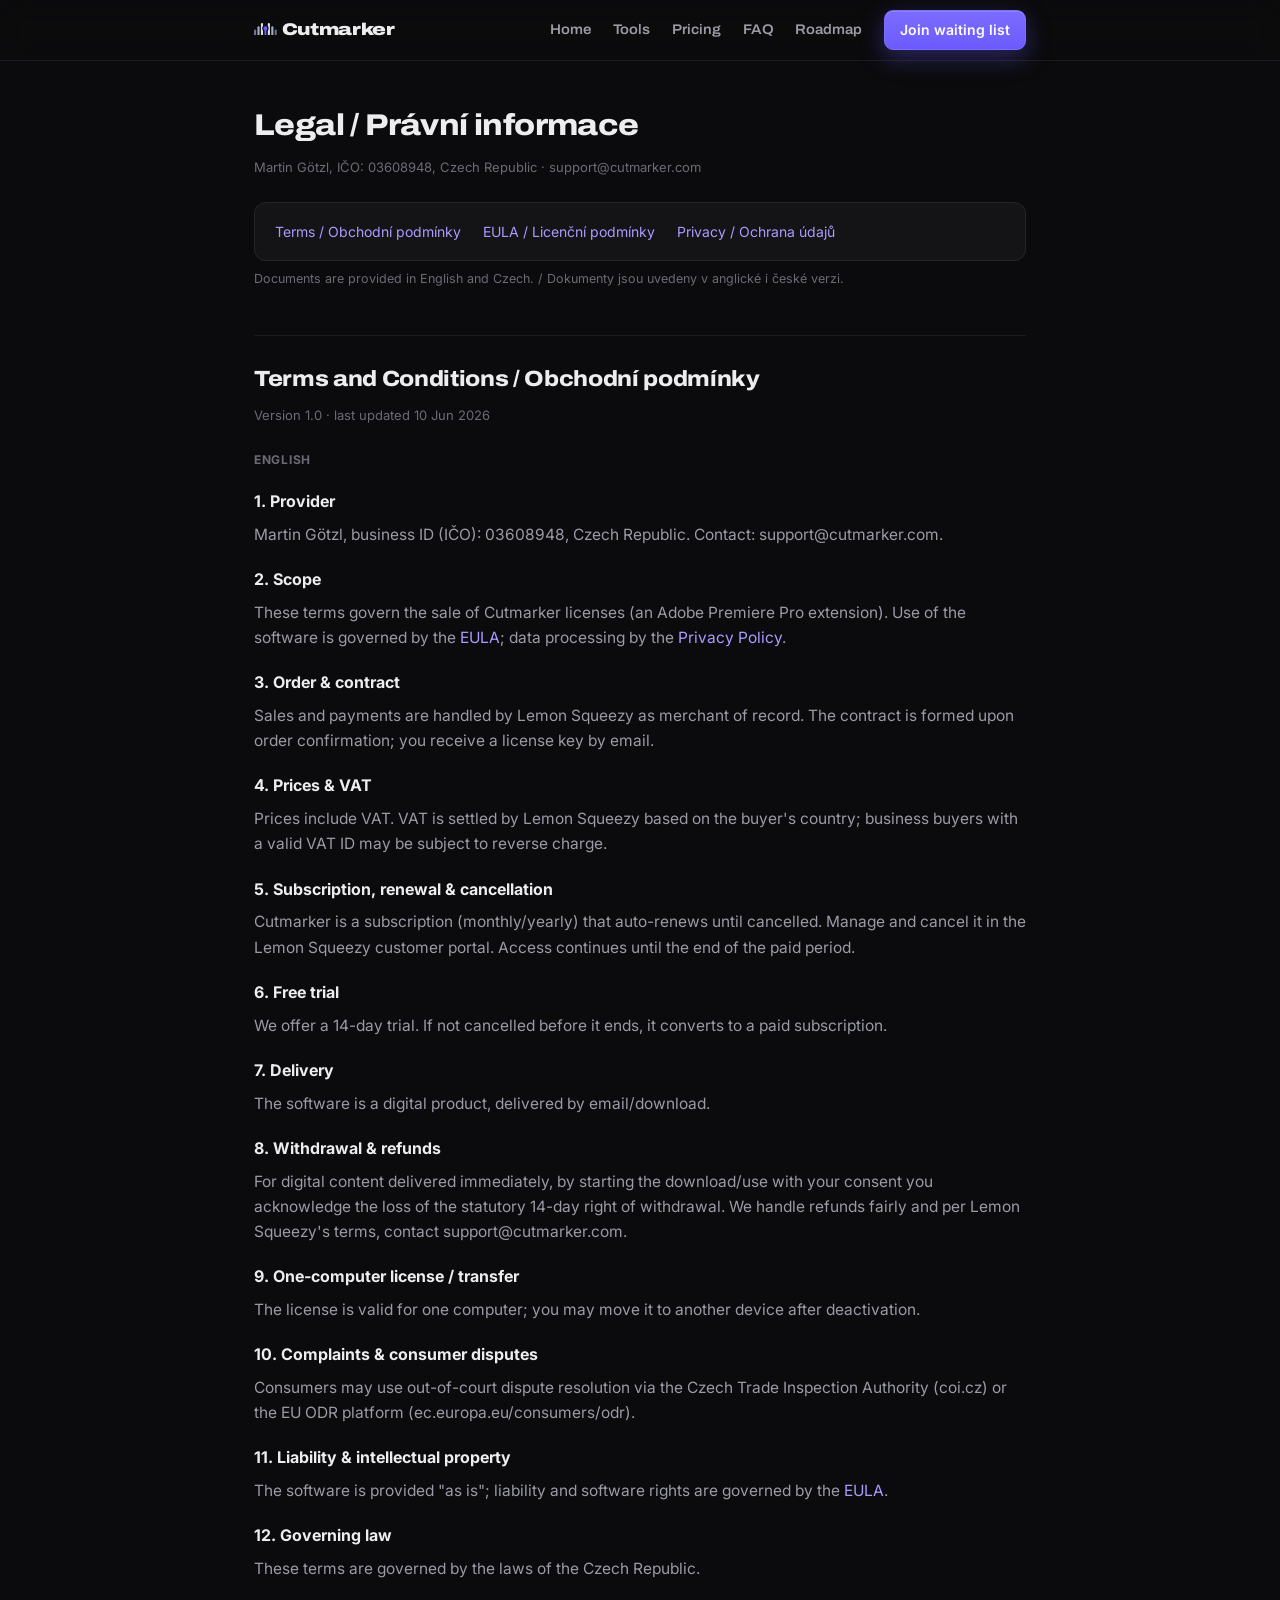
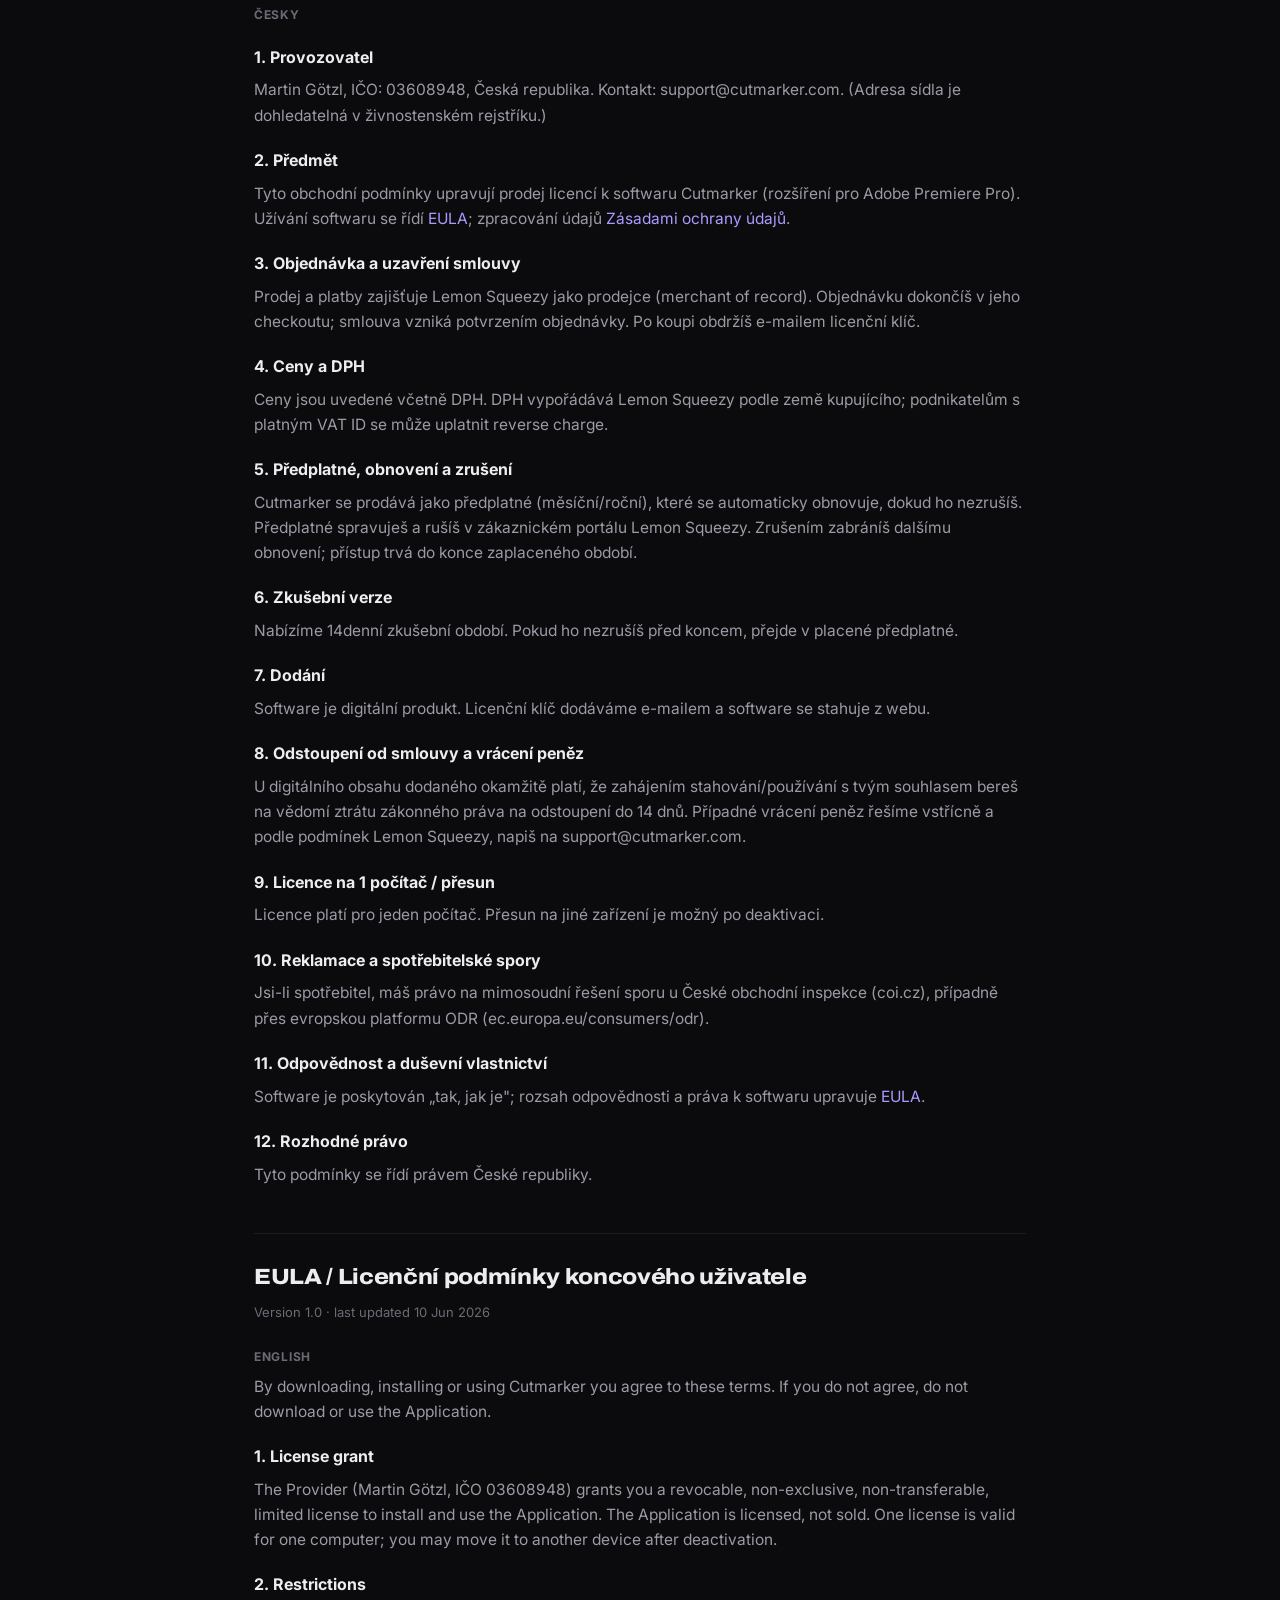
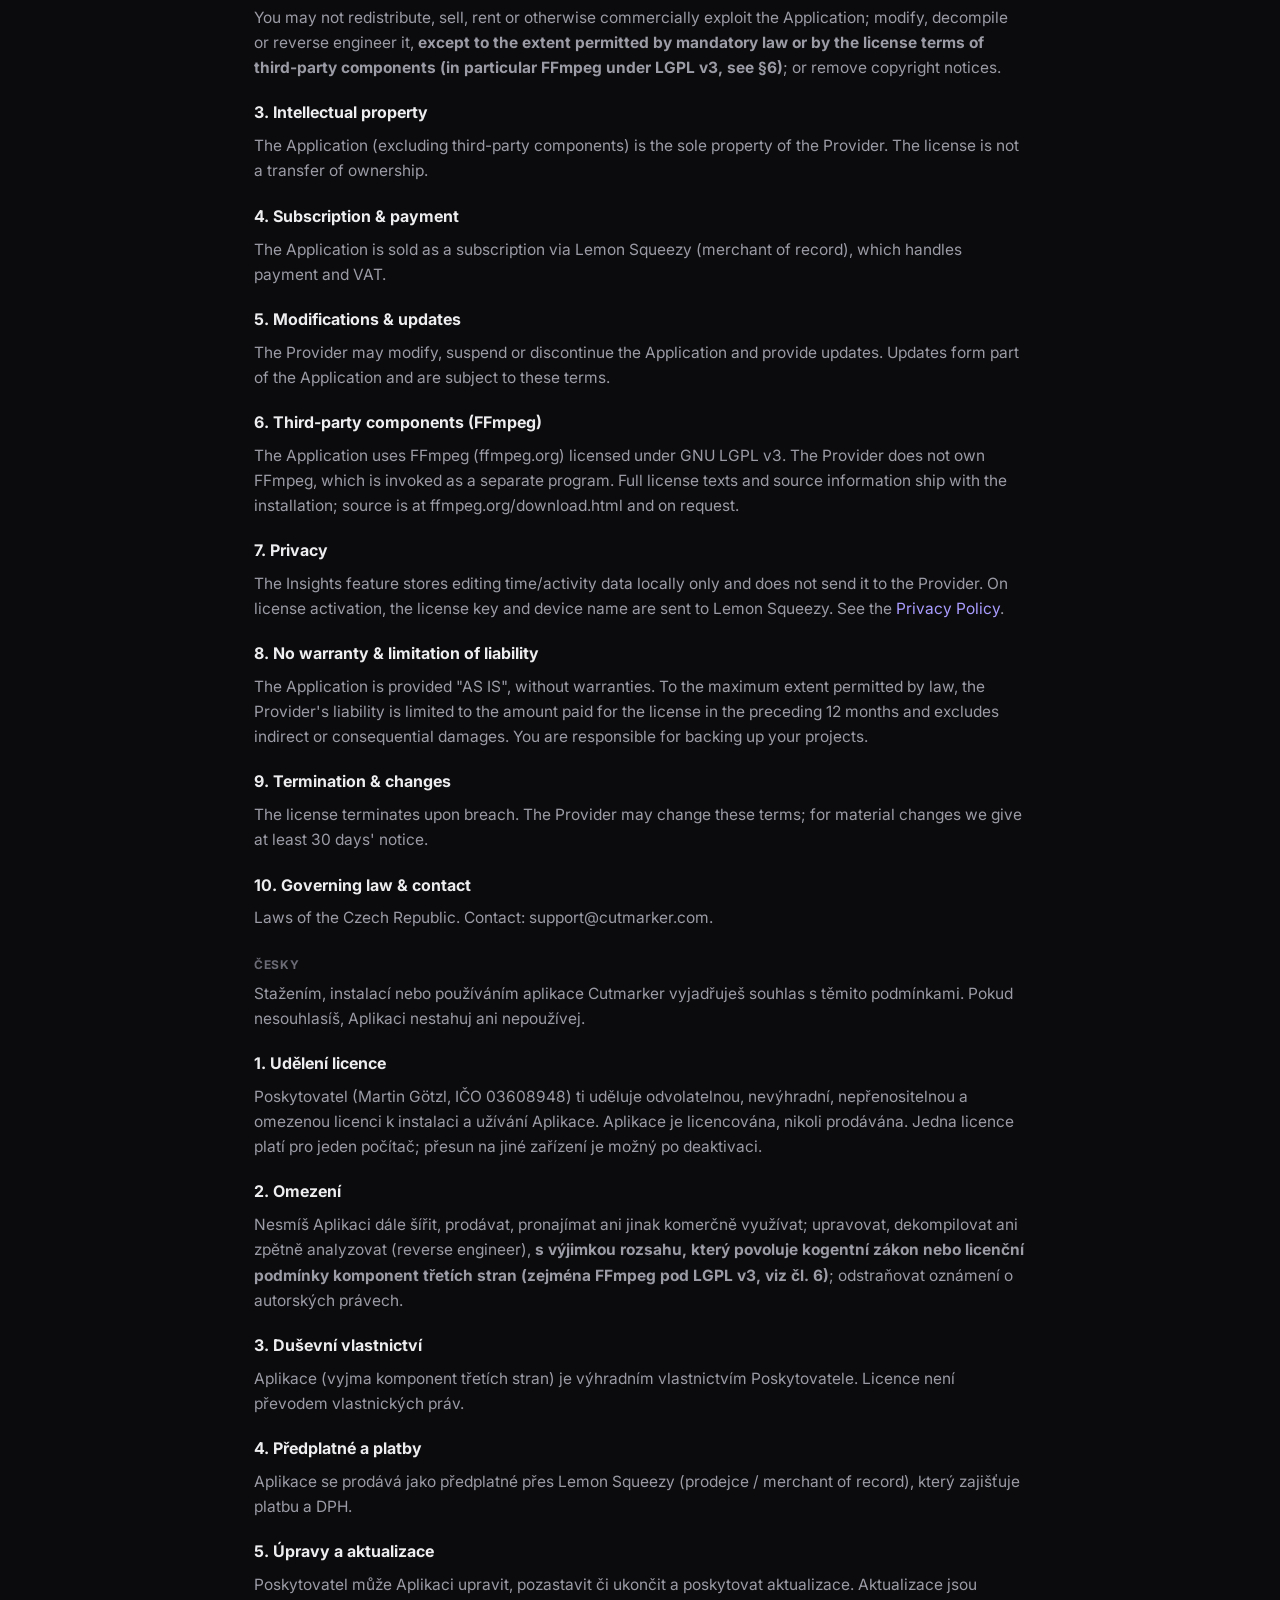
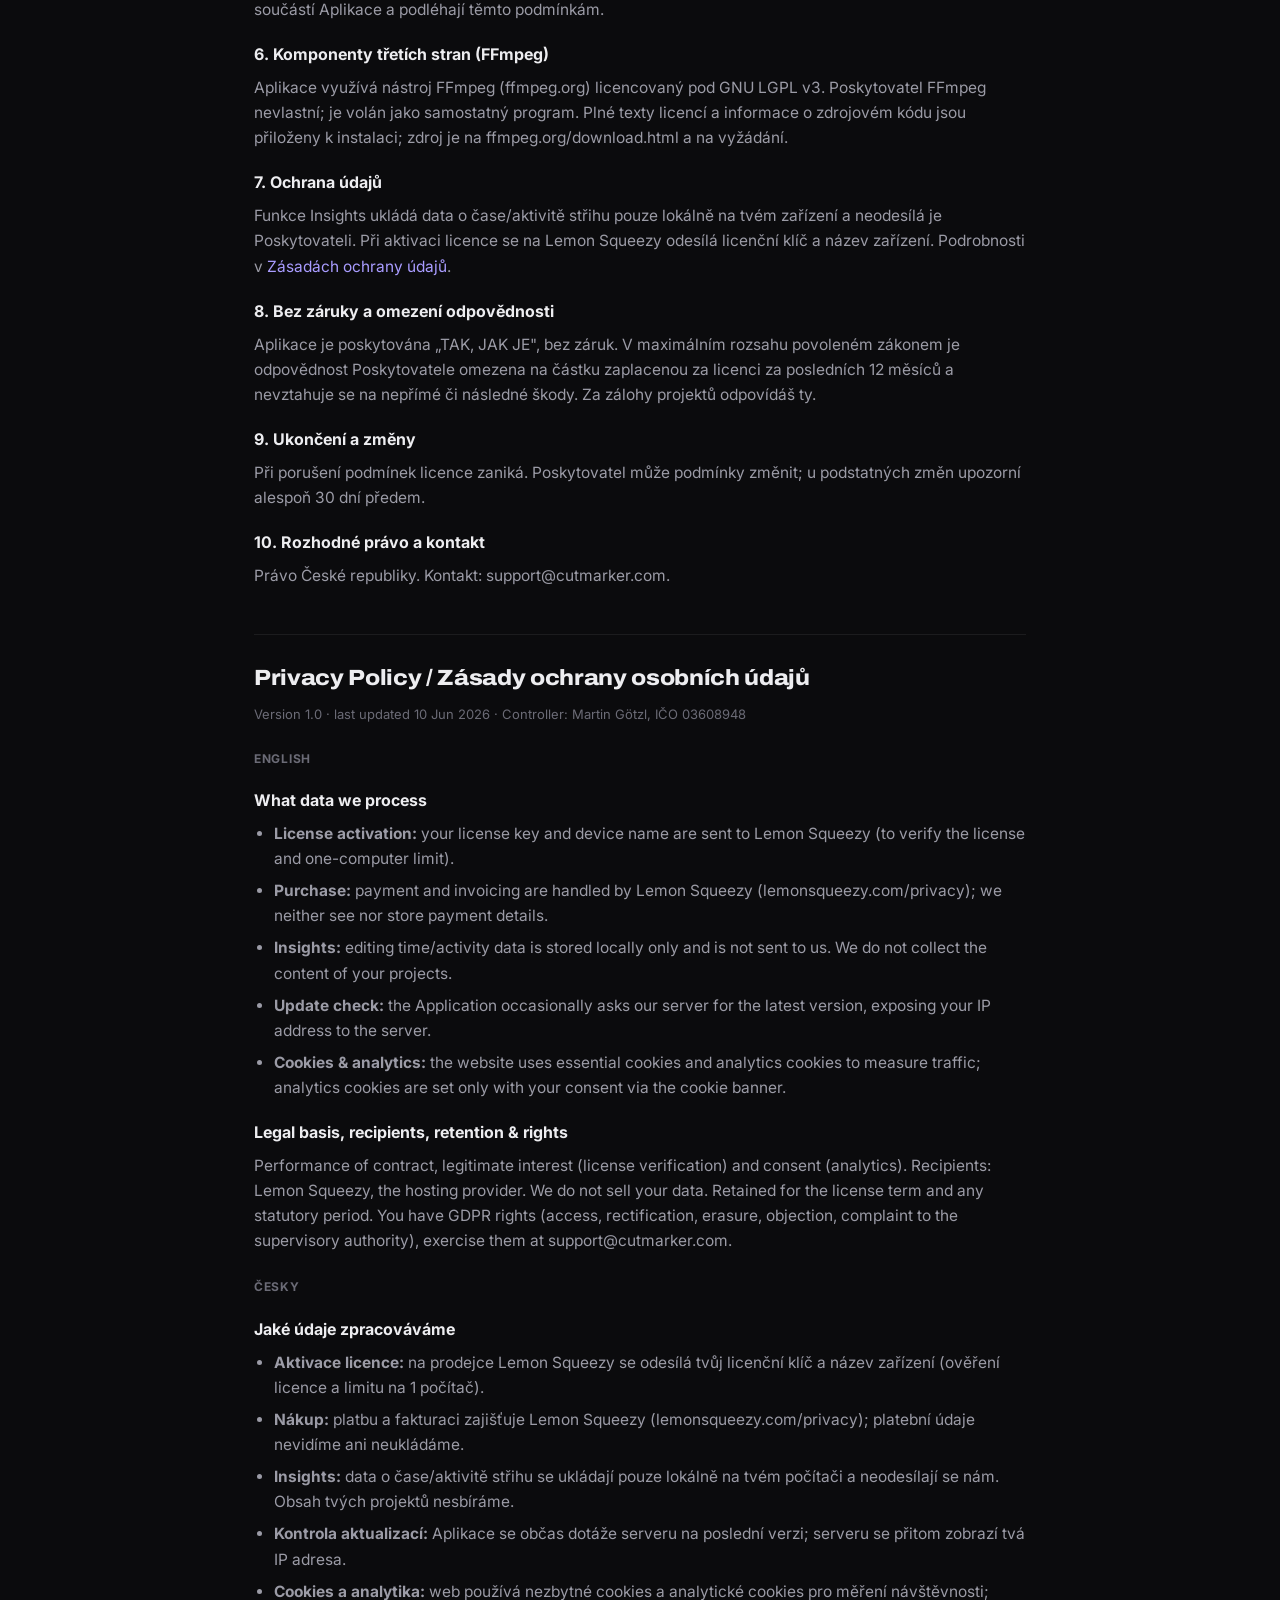
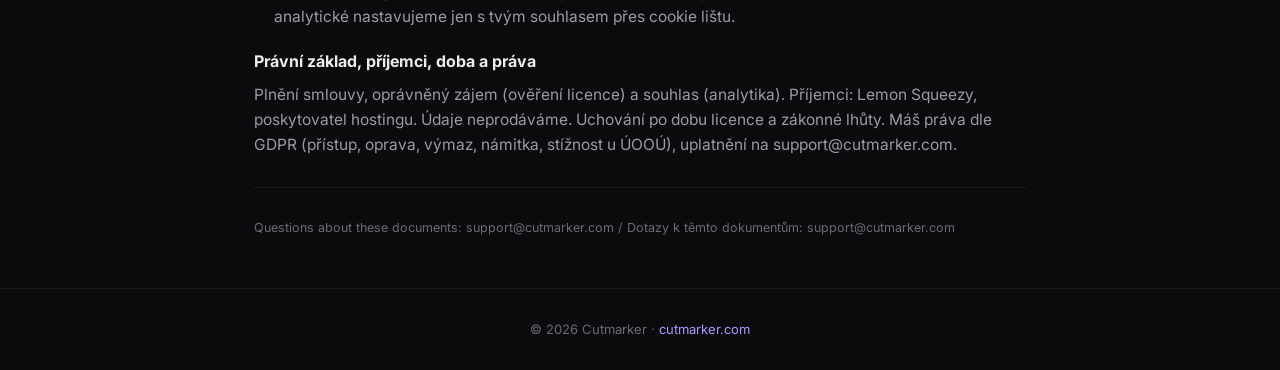
==== commit ab3ae748: "Add files via upload" ====
--- a/legal.html
+++ b/legal.html
@@ -1,24 +1,34 @@
 <!DOCTYPE html>
-<html lang="cs">
+<html lang="en">
 <head>
 <meta charset="utf-8">
 <meta name="viewport" content="width=device-width, initial-scale=1">
-<title>Cutmarker · Právní informace / Legal</title>
+<title>Cutmarker · Legal / Právní informace</title>
 <meta name="robots" content="all">
+<link rel="icon" type="image/svg+xml" href="/favicon.svg">
+<link rel="apple-touch-icon" href="/favicon.svg">
+<link rel="preconnect" href="https://fonts.googleapis.com"><link rel="preconnect" href="https://fonts.gstatic.com" crossorigin>
+<link href="https://fonts.googleapis.com/css2?family=Archivo:wdth,wght@62..125,400..900&family=Inter:wght@400;500;600&display=swap" rel="stylesheet">
 <style>
   :root{--bg:#0b0b0d;--surface:#141417;--bd:rgba(255,255,255,.07);--bd2:rgba(255,255,255,.13);--tx:#ededf0;--tx2:#9b9ba6;--tx3:#6b6b76;--pur:#6B5BFF;--pur2:#a99cff}
   *{box-sizing:border-box;margin:0;padding:0}
-  html{scroll-behavior:smooth}
-  body{font-family:-apple-system,"Segoe UI",Roboto,Helvetica,Arial,sans-serif;background:var(--bg);color:var(--tx);line-height:1.62;font-size:15.5px}
+  html{scroll-behavior:smooth;scroll-padding-top:72px}
+  body{font-family:'Inter',-apple-system,"Segoe UI",Roboto,Helvetica,Arial,sans-serif;background:var(--bg);color:var(--tx);line-height:1.62;font-size:15.5px;-webkit-font-smoothing:antialiased}
   a{color:var(--pur2);text-decoration:none}a:hover{text-decoration:underline}
   .wrap{max-width:820px;margin:0 auto;padding:0 24px}
   nav{position:sticky;top:0;z-index:50;background:rgba(11,11,13,.82);backdrop-filter:blur(12px);border-bottom:1px solid var(--bd)}
   nav .wrap{display:flex;align-items:center;justify-content:space-between;height:60px}
-  .logo{display:flex;align-items:center;gap:9px;font-weight:660;font-size:17px;color:var(--tx)}
+  .logo{display:inline-flex;align-items:baseline;gap:.28em;font-family:'Archivo',-apple-system,sans-serif;font-stretch:125%;font-weight:900;font-size:17px;letter-spacing:-.02em;color:var(--tx)}
+  .logo:hover{text-decoration:none}
+  .logo .lmark{height:.72em;width:auto;aspect-ratio:86/46;flex:none;align-self:baseline}
   nav .links{display:flex;gap:22px;align-items:center}
-  nav .links a{color:var(--tx2);font-size:14.5px;font-weight:500}nav .links a:hover{color:var(--tx);text-decoration:none}
-  h1{font-size:30px;letter-spacing:-.02em;margin:40px 0 6px}
-  h2{font-size:22px;letter-spacing:-.015em;margin:46px 0 4px;padding-top:26px;border-top:1px solid var(--bd)}
+  nav .links a:not(.btn){color:var(--tx2);font-family:'Archivo',sans-serif;font-stretch:106%;font-weight:600;font-size:14px;letter-spacing:-.005em;transition:.15s}
+  nav .links a:not(.btn):hover{color:var(--tx);text-decoration:none}
+  .btn{display:inline-block;background:linear-gradient(180deg,#7c6dff,#6B5BFF);color:#fff;font-weight:600;padding:8px 15px;border-radius:9px;font-size:14px;border:1px solid #7c6dff;box-shadow:0 1px 0 rgba(255,255,255,.14) inset,0 8px 24px rgba(107,91,255,.35);transition:transform .14s,box-shadow .14s,filter .14s}
+  .btn:hover{transform:translateY(-1px);filter:brightness(1.05);text-decoration:none}
+  @media(max-width:760px){nav .links a:not(.btn){display:none}}
+  h1{font-family:'Archivo',sans-serif;font-stretch:112%;font-weight:800;font-size:30px;letter-spacing:-.02em;margin:40px 0 6px}
+  h2{font-family:'Archivo',sans-serif;font-stretch:110%;font-weight:800;font-size:22px;letter-spacing:-.015em;margin:46px 0 4px;padding-top:26px;border-top:1px solid var(--bd)}
   h3{font-size:16px;margin:20px 0 4px;color:var(--tx)}
   p,li{color:var(--tx2);margin:7px 0}
   ul{margin:7px 0 7px 20px}
@@ -33,27 +43,59 @@
 </head>
 <body>
 
+<svg width="0" height="0" style="position:absolute"><symbol id="mark" viewBox="-43 -46 86 46"><mask id="ntch"><rect x="-58" y="-56" width="116" height="60" fill="#fff"/><circle cx="0" cy="-26" r="12" fill="#000"/></mask><g mask="url(#ntch)"><rect x="9" y="-46" width="8" height="46" rx="4" fill="#DDE1EC"/><rect x="-17" y="-46" width="8" height="46" rx="4" fill="#DDE1EC"/><rect x="22" y="-34" width="8" height="34" rx="4" fill="#A7AEC2"/><rect x="-30" y="-34" width="8" height="34" rx="4" fill="#A7AEC2"/><rect x="35" y="-22" width="8" height="22" rx="4" fill="#6E7591"/><rect x="-43" y="-22" width="8" height="22" rx="4" fill="#6E7591"/></g><rect x="-3.5" y="-22" width="7" height="22" rx="3.5" fill="#6B5BFF"/><circle cx="0" cy="-26" r="7.5" fill="#6B5BFF"/></symbol></svg>
+
 <nav><div class="wrap">
-  <a class="logo" href="index.html">Cutmarker</a>
+  <a class="logo" href="/"><svg class="lmark"><use href="#mark"/></svg> Cutmarker</a>
   <div class="links">
-    <a href="index.html">Domů / Home</a>
-    <a href="roadmap.html">Roadmap</a>
+    <a href="/">Home</a>
+    <a href="/#tools">Tools</a>
+    <a href="/#pricing">Pricing</a>
+    <a href="/#faq">FAQ</a>
+    <a href="/roadmap">Roadmap</a>
+    <a class="btn" href="/#waitlist">Join waiting list</a>
   </div>
 </div></nav>
 
 <div class="wrap">
-  <h1>Právní informace / Legal</h1>
-  <p class="meta">Martin Götzl, IČO: 03608948, Česká republika · support@cutmarker.com</p>
+  <h1>Legal / Právní informace</h1>
+  <p class="meta">Martin Götzl, IČO: 03608948, Czech Republic · support@cutmarker.com</p>
   <div class="toc">
-    <a href="#terms">Obchodní podmínky / Terms</a>
-    <a href="#eula">Licenční podmínky / EULA</a>
-    <a href="#privacy">Ochrana údajů / Privacy</a>
+    <a href="#terms">Terms / Obchodní podmínky</a>
+    <a href="#eula">EULA / Licenční podmínky</a>
+    <a href="#privacy">Privacy / Ochrana údajů</a>
   </div>
-  <p class="langnote">Dokumenty jsou uvedeny v české i anglické verzi. / Documents are provided in Czech and English.</p>
+  <p class="langnote">Documents are provided in English and Czech. / Dokumenty jsou uvedeny v anglické i české verzi.</p>
 
   <!-- ============ TERMS ============ -->
-  <h2 id="terms">Obchodní podmínky / Terms and Conditions</h2>
-  <p class="meta">Verze 1.0 · poslední aktualizace 10. 6. 2026</p>
+  <h2 id="terms">Terms and Conditions / Obchodní podmínky</h2>
+  <p class="meta">Version 1.0 · last updated 10 Jun 2026</p>
+
+  <div class="lng">English</div>
+  <h3>1. Provider</h3>
+  <p>Martin Götzl, business ID (IČO): 03608948, Czech Republic. Contact: support@cutmarker.com.</p>
+  <h3>2. Scope</h3>
+  <p>These terms govern the sale of Cutmarker licenses (an Adobe Premiere Pro extension). Use of the software is governed by the <a href="#eula">EULA</a>; data processing by the <a href="#privacy">Privacy Policy</a>.</p>
+  <h3>3. Order &amp; contract</h3>
+  <p>Sales and payments are handled by Lemon Squeezy as merchant of record. The contract is formed upon order confirmation; you receive a license key by email.</p>
+  <h3>4. Prices &amp; VAT</h3>
+  <p>Prices include VAT. VAT is settled by Lemon Squeezy based on the buyer's country; business buyers with a valid VAT ID may be subject to reverse charge.</p>
+  <h3>5. Subscription, renewal &amp; cancellation</h3>
+  <p>Cutmarker is a subscription (monthly/yearly) that auto-renews until cancelled. Manage and cancel it in the Lemon Squeezy customer portal. Access continues until the end of the paid period.</p>
+  <h3>6. Free trial</h3>
+  <p>We offer a 14-day trial. If not cancelled before it ends, it converts to a paid subscription.</p>
+  <h3>7. Delivery</h3>
+  <p>The software is a digital product, delivered by email/download.</p>
+  <h3>8. Withdrawal &amp; refunds</h3>
+  <p>For digital content delivered immediately, by starting the download/use with your consent you acknowledge the loss of the statutory 14-day right of withdrawal. We handle refunds fairly and per Lemon Squeezy's terms, contact support@cutmarker.com.</p>
+  <h3>9. One-computer license / transfer</h3>
+  <p>The license is valid for one computer; you may move it to another device after deactivation.</p>
+  <h3>10. Complaints &amp; consumer disputes</h3>
+  <p>Consumers may use out-of-court dispute resolution via the Czech Trade Inspection Authority (coi.cz) or the EU ODR platform (ec.europa.eu/consumers/odr).</p>
+  <h3>11. Liability &amp; intellectual property</h3>
+  <p>The software is provided "as is"; liability and software rights are governed by the <a href="#eula">EULA</a>.</p>
+  <h3>12. Governing law</h3>
+  <p>These terms are governed by the laws of the Czech Republic.</p>
 
   <div class="lng">Česky</div>
   <h3>1. Provozovatel</h3>
@@ -71,7 +113,7 @@
   <h3>7. Dodání</h3>
   <p>Software je digitální produkt. Licenční klíč dodáváme e-mailem a software se stahuje z webu.</p>
   <h3>8. Odstoupení od smlouvy a vrácení peněz</h3>
-  <p>U digitálního obsahu dodaného okamžitě platí, že zahájením stahování/používání s tvým souhlasem bereš na vědomí ztrátu zákonného práva na odstoupení do 14 dnů. Případné vrácení peněz řešíme vstřícně a podle podmínek Lemon Squeezy — napiš na support@cutmarker.com.</p>
+  <p>U digitálního obsahu dodaného okamžitě platí, že zahájením stahování/používání s tvým souhlasem bereš na vědomí ztrátu zákonného práva na odstoupení do 14 dnů. Případné vrácení peněz řešíme vstřícně a podle podmínek Lemon Squeezy, napiš na support@cutmarker.com.</p>
   <h3>9. Licence na 1 počítač / přesun</h3>
   <p>Licence platí pro jeden počítač. Přesun na jiné zařízení je možný po deaktivaci.</p>
   <h3>10. Reklamace a spotřebitelské spory</h3>
@@ -81,42 +123,39 @@
   <h3>12. Rozhodné právo</h3>
   <p>Tyto podmínky se řídí právem České republiky.</p>
 
+  <!-- ============ EULA ============ -->
+  <h2 id="eula">EULA / Licenční podmínky koncového uživatele</h2>
+  <p class="meta">Version 1.0 · last updated 10 Jun 2026</p>
+
   <div class="lng">English</div>
-  <h3>1. Provider</h3>
-  <p>Martin Götzl, business ID (IČO): 03608948, Czech Republic. Contact: support@cutmarker.com.</p>
-  <h3>2. Scope</h3>
-  <p>These terms govern the sale of Cutmarker licenses (an Adobe Premiere Pro extension). Use of the software is governed by the <a href="#eula">EULA</a>; data processing by the <a href="#privacy">Privacy Policy</a>.</p>
-  <h3>3. Order &amp; contract</h3>
-  <p>Sales and payments are handled by Lemon Squeezy as merchant of record. The contract is formed upon order confirmation; you receive a license key by email.</p>
-  <h3>4. Prices &amp; VAT</h3>
-  <p>Prices include VAT. VAT is settled by Lemon Squeezy based on the buyer's country; business buyers with a valid VAT ID may be subject to reverse charge.</p>
-  <h3>5. Subscription, renewal &amp; cancellation</h3>
-  <p>Cutmarker is a subscription (monthly/yearly) that auto-renews until cancelled. Manage and cancel it in the Lemon Squeezy customer portal. Access continues until the end of the paid period.</p>
-  <h3>6. Free trial</h3>
-  <p>We offer a 14-day trial. If not cancelled before it ends, it converts to a paid subscription.</p>
-  <h3>7. Delivery</h3>
-  <p>The software is a digital product, delivered by email/download.</p>
-  <h3>8. Withdrawal &amp; refunds</h3>
-  <p>For digital content delivered immediately, by starting the download/use with your consent you acknowledge the loss of the statutory 14-day right of withdrawal. We handle refunds fairly and per Lemon Squeezy's terms — contact support@cutmarker.com.</p>
-  <h3>9. One-computer license / transfer</h3>
-  <p>The license is valid for one computer; you may move it to another device after deactivation.</p>
-  <h3>10. Complaints &amp; consumer disputes</h3>
-  <p>Consumers may use out-of-court dispute resolution via the Czech Trade Inspection Authority (coi.cz) or the EU ODR platform (ec.europa.eu/consumers/odr).</p>
-  <h3>11. Liability &amp; intellectual property</h3>
-  <p>The software is provided "as is"; liability and software rights are governed by the <a href="#eula">EULA</a>.</p>
-  <h3>12. Governing law</h3>
-  <p>These terms are governed by the laws of the Czech Republic.</p>
-
-  <!-- ============ EULA ============ -->
-  <h2 id="eula">Licenční podmínky koncového uživatele / EULA</h2>
-  <p class="meta">Verze 1.0 · poslední aktualizace 10. 6. 2026</p>
+  <p>By downloading, installing or using Cutmarker you agree to these terms. If you do not agree, do not download or use the Application.</p>
+  <h3>1. License grant</h3>
+  <p>The Provider (Martin Götzl, IČO 03608948) grants you a revocable, non-exclusive, non-transferable, limited license to install and use the Application. The Application is licensed, not sold. One license is valid for one computer; you may move it to another device after deactivation.</p>
+  <h3>2. Restrictions</h3>
+  <p>You may not redistribute, sell, rent or otherwise commercially exploit the Application; modify, decompile or reverse engineer it, <strong>except to the extent permitted by mandatory law or by the license terms of third-party components (in particular FFmpeg under LGPL v3, see §6)</strong>; or remove copyright notices.</p>
+  <h3>3. Intellectual property</h3>
+  <p>The Application (excluding third-party components) is the sole property of the Provider. The license is not a transfer of ownership.</p>
+  <h3>4. Subscription &amp; payment</h3>
+  <p>The Application is sold as a subscription via Lemon Squeezy (merchant of record), which handles payment and VAT.</p>
+  <h3>5. Modifications &amp; updates</h3>
+  <p>The Provider may modify, suspend or discontinue the Application and provide updates. Updates form part of the Application and are subject to these terms.</p>
+  <h3>6. Third-party components (FFmpeg)</h3>
+  <p>The Application uses FFmpeg (ffmpeg.org) licensed under GNU LGPL v3. The Provider does not own FFmpeg, which is invoked as a separate program. Full license texts and source information ship with the installation; source is at ffmpeg.org/download.html and on request.</p>
+  <h3>7. Privacy</h3>
+  <p>The Insights feature stores editing time/activity data locally only and does not send it to the Provider. On license activation, the license key and device name are sent to Lemon Squeezy. See the <a href="#privacy">Privacy Policy</a>.</p>
+  <h3>8. No warranty &amp; limitation of liability</h3>
+  <p>The Application is provided "AS IS", without warranties. To the maximum extent permitted by law, the Provider's liability is limited to the amount paid for the license in the preceding 12 months and excludes indirect or consequential damages. You are responsible for backing up your projects.</p>
+  <h3>9. Termination &amp; changes</h3>
+  <p>The license terminates upon breach. The Provider may change these terms; for material changes we give at least 30 days' notice.</p>
+  <h3>10. Governing law &amp; contact</h3>
+  <p>Laws of the Czech Republic. Contact: support@cutmarker.com.</p>
 
   <div class="lng">Česky</div>
   <p>Stažením, instalací nebo používáním aplikace Cutmarker vyjadřuješ souhlas s těmito podmínkami. Pokud nesouhlasíš, Aplikaci nestahuj ani nepoužívej.</p>
   <h3>1. Udělení licence</h3>
   <p>Poskytovatel (Martin Götzl, IČO 03608948) ti uděluje odvolatelnou, nevýhradní, nepřenositelnou a omezenou licenci k instalaci a užívání Aplikace. Aplikace je licencována, nikoli prodávána. Jedna licence platí pro jeden počítač; přesun na jiné zařízení je možný po deaktivaci.</p>
   <h3>2. Omezení</h3>
-  <p>Nesmíš Aplikaci dále šířit, prodávat, pronajímat ani jinak komerčně využívat; upravovat, dekompilovat ani zpětně analyzovat (reverse engineer) — <strong>s výjimkou rozsahu, který povoluje kogentní zákon nebo licenční podmínky komponent třetích stran (zejména FFmpeg pod LGPL v3, viz čl. 6)</strong>; odstraňovat oznámení o autorských právech.</p>
+  <p>Nesmíš Aplikaci dále šířit, prodávat, pronajímat ani jinak komerčně využívat; upravovat, dekompilovat ani zpětně analyzovat (reverse engineer), <strong>s výjimkou rozsahu, který povoluje kogentní zákon nebo licenční podmínky komponent třetích stran (zejména FFmpeg pod LGPL v3, viz čl. 6)</strong>; odstraňovat oznámení o autorských právech.</p>
   <h3>3. Duševní vlastnictví</h3>
   <p>Aplikace (vyjma komponent třetích stran) je výhradním vlastnictvím Poskytovatele. Licence není převodem vlastnických práv.</p>
   <h3>4. Předplatné a platby</h3>
@@ -134,32 +173,21 @@
   <h3>10. Rozhodné právo a kontakt</h3>
   <p>Právo České republiky. Kontakt: support@cutmarker.com.</p>
 
+  <!-- ============ PRIVACY ============ -->
+  <h2 id="privacy">Privacy Policy / Zásady ochrany osobních údajů</h2>
+  <p class="meta">Version 1.0 · last updated 10 Jun 2026 · Controller: Martin Götzl, IČO 03608948</p>
+
   <div class="lng">English</div>
-  <p>By downloading, installing or using Cutmarker you agree to these terms. If you do not agree, do not download or use the Application.</p>
-  <h3>1. License grant</h3>
-  <p>The Provider (Martin Götzl, IČO 03608948) grants you a revocable, non-exclusive, non-transferable, limited license to install and use the Application. The Application is licensed, not sold. One license is valid for one computer; you may move it to another device after deactivation.</p>
-  <h3>2. Restrictions</h3>
-  <p>You may not redistribute, sell, rent or otherwise commercially exploit the Application; modify, decompile or reverse engineer it — <strong>except to the extent permitted by mandatory law or by the license terms of third-party components (in particular FFmpeg under LGPL v3, see §6)</strong>; or remove copyright notices.</p>
-  <h3>3. Intellectual property</h3>
-  <p>The Application (excluding third-party components) is the sole property of the Provider. The license is not a transfer of ownership.</p>
-  <h3>4. Subscription &amp; payment</h3>
-  <p>The Application is sold as a subscription via Lemon Squeezy (merchant of record), which handles payment and VAT.</p>
-  <h3>5. Modifications &amp; updates</h3>
-  <p>The Provider may modify, suspend or discontinue the Application and provide updates. Updates form part of the Application and are subject to these terms.</p>
-  <h3>6. Third-party components (FFmpeg)</h3>
-  <p>The Application uses FFmpeg (ffmpeg.org) licensed under GNU LGPL v3. The Provider does not own FFmpeg, which is invoked as a separate program. Full license texts and source information ship with the installation; source is at ffmpeg.org/download.html and on request.</p>
-  <h3>7. Privacy</h3>
-  <p>The Insights feature stores editing time/activity data locally only and does not send it to the Provider. On license activation, the license key and device name are sent to Lemon Squeezy. See the <a href="#privacy">Privacy Policy</a>.</p>
-  <h3>8. No warranty &amp; limitation of liability</h3>
-  <p>The Application is provided "AS IS", without warranties. To the maximum extent permitted by law, the Provider's liability is limited to the amount paid for the license in the preceding 12 months and excludes indirect or consequential damages. You are responsible for backing up your projects.</p>
-  <h3>9. Termination &amp; changes</h3>
-  <p>The license terminates upon breach. The Provider may change these terms; for material changes we give at least 30 days' notice.</p>
-  <h3>10. Governing law &amp; contact</h3>
-  <p>Laws of the Czech Republic. Contact: support@cutmarker.com.</p>
-
-  <!-- ============ PRIVACY ============ -->
-  <h2 id="privacy">Zásady ochrany osobních údajů / Privacy Policy</h2>
-  <p class="meta">Verze 1.0 · poslední aktualizace 10. 6. 2026 · Správce: Martin Götzl, IČO 03608948</p>
+  <h3>What data we process</h3>
+  <ul>
+    <li><strong>License activation:</strong> your license key and device name are sent to Lemon Squeezy (to verify the license and one-computer limit).</li>
+    <li><strong>Purchase:</strong> payment and invoicing are handled by Lemon Squeezy (lemonsqueezy.com/privacy); we neither see nor store payment details.</li>
+    <li><strong>Insights:</strong> editing time/activity data is stored locally only and is not sent to us. We do not collect the content of your projects.</li>
+    <li><strong>Update check:</strong> the Application occasionally asks our server for the latest version, exposing your IP address to the server.</li>
+    <li><strong>Cookies &amp; analytics:</strong> the website uses essential cookies and analytics cookies to measure traffic; analytics cookies are set only with your consent via the cookie banner.</li>
+  </ul>
+  <h3>Legal basis, recipients, retention &amp; rights</h3>
+  <p>Performance of contract, legitimate interest (license verification) and consent (analytics). Recipients: Lemon Squeezy, the hosting provider. We do not sell your data. Retained for the license term and any statutory period. You have GDPR rights (access, rectification, erasure, objection, complaint to the supervisory authority), exercise them at support@cutmarker.com.</p>
 
   <div class="lng">Česky</div>
   <h3>Jaké údaje zpracováváme</h3>
@@ -171,25 +199,13 @@
     <li><strong>Cookies a analytika:</strong> web používá nezbytné cookies a analytické cookies pro měření návštěvnosti; analytické nastavujeme jen s tvým souhlasem přes cookie lištu.</li>
   </ul>
   <h3>Právní základ, příjemci, doba a práva</h3>
-  <p>Plnění smlouvy, oprávněný zájem (ověření licence) a souhlas (analytika). Příjemci: Lemon Squeezy, poskytovatel hostingu. Údaje neprodáváme. Uchování po dobu licence a zákonné lhůty. Máš práva dle GDPR (přístup, oprava, výmaz, námitka, stížnost u ÚOOÚ) — uplatnění na support@cutmarker.com.</p>
-
-  <div class="lng">English</div>
-  <h3>What data we process</h3>
-  <ul>
-    <li><strong>License activation:</strong> your license key and device name are sent to Lemon Squeezy (to verify the license and one-computer limit).</li>
-    <li><strong>Purchase:</strong> payment and invoicing are handled by Lemon Squeezy (lemonsqueezy.com/privacy); we neither see nor store payment details.</li>
-    <li><strong>Insights:</strong> editing time/activity data is stored locally only and is not sent to us. We do not collect the content of your projects.</li>
-    <li><strong>Update check:</strong> the Application occasionally asks our server for the latest version, exposing your IP address to the server.</li>
-    <li><strong>Cookies &amp; analytics:</strong> the website uses essential cookies and analytics cookies to measure traffic; analytics cookies are set only with your consent via the cookie banner.</li>
-  </ul>
-  <h3>Legal basis, recipients, retention &amp; rights</h3>
-  <p>Performance of contract, legitimate interest (license verification) and consent (analytics). Recipients: Lemon Squeezy, the hosting provider. We do not sell your data. Retained for the license term and any statutory period. You have GDPR rights (access, rectification, erasure, objection, complaint to the supervisory authority) — exercise them at support@cutmarker.com.</p>
+  <p>Plnění smlouvy, oprávněný zájem (ověření licence) a souhlas (analytika). Příjemci: Lemon Squeezy, poskytovatel hostingu. Údaje neprodáváme. Uchování po dobu licence a zákonné lhůty. Máš práva dle GDPR (přístup, oprava, výmaz, námitka, stížnost u ÚOOÚ), uplatnění na support@cutmarker.com.</p>
 
   <hr>
-  <p class="langnote">Dotazy k těmto dokumentům: support@cutmarker.com / Questions about these documents: support@cutmarker.com</p>
+  <p class="langnote">Questions about these documents: support@cutmarker.com / Dotazy k těmto dokumentům: support@cutmarker.com</p>
 </div>
 
-<footer><div class="wrap">© 2026 Cutmarker · <a href="index.html">cutmarker.com</a></div></footer>
+<footer><div class="wrap">© 2026 Cutmarker · <a href="/">cutmarker.com</a></div></footer>
 
 </body>
 </html>
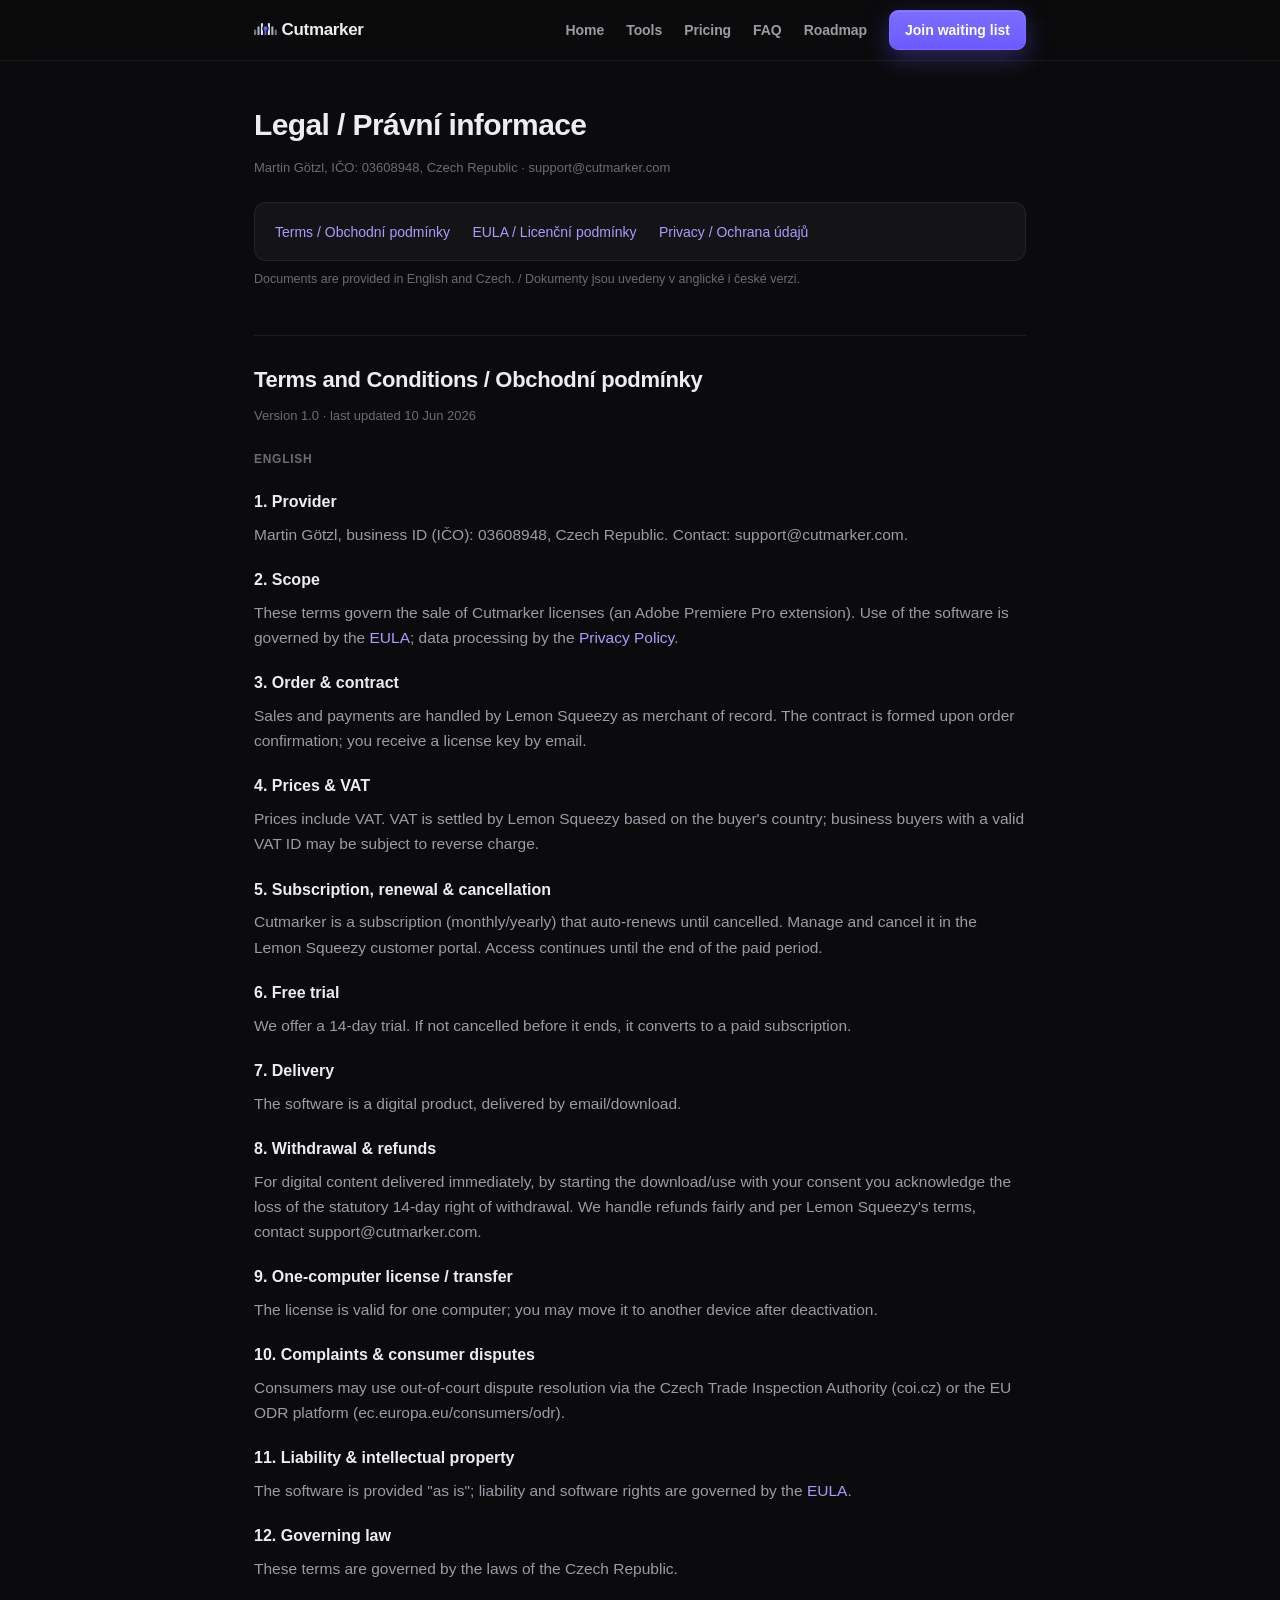
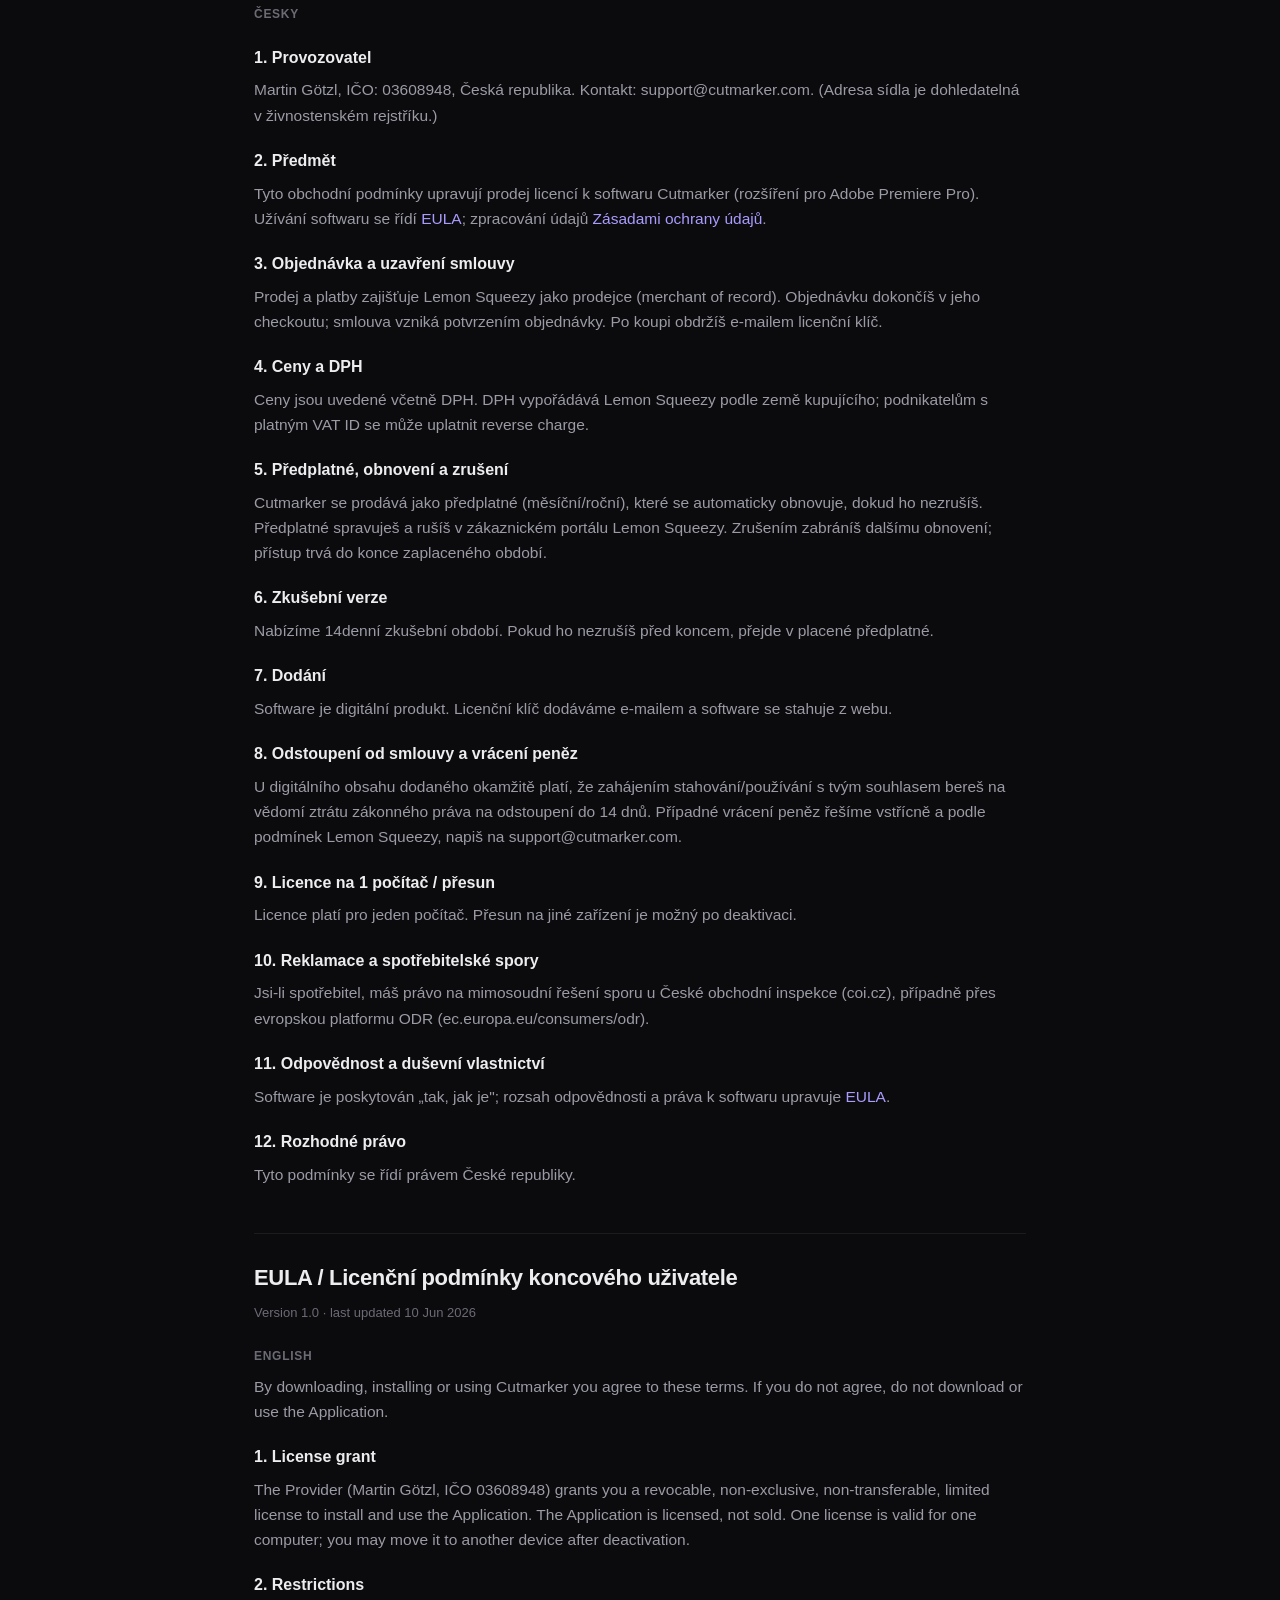
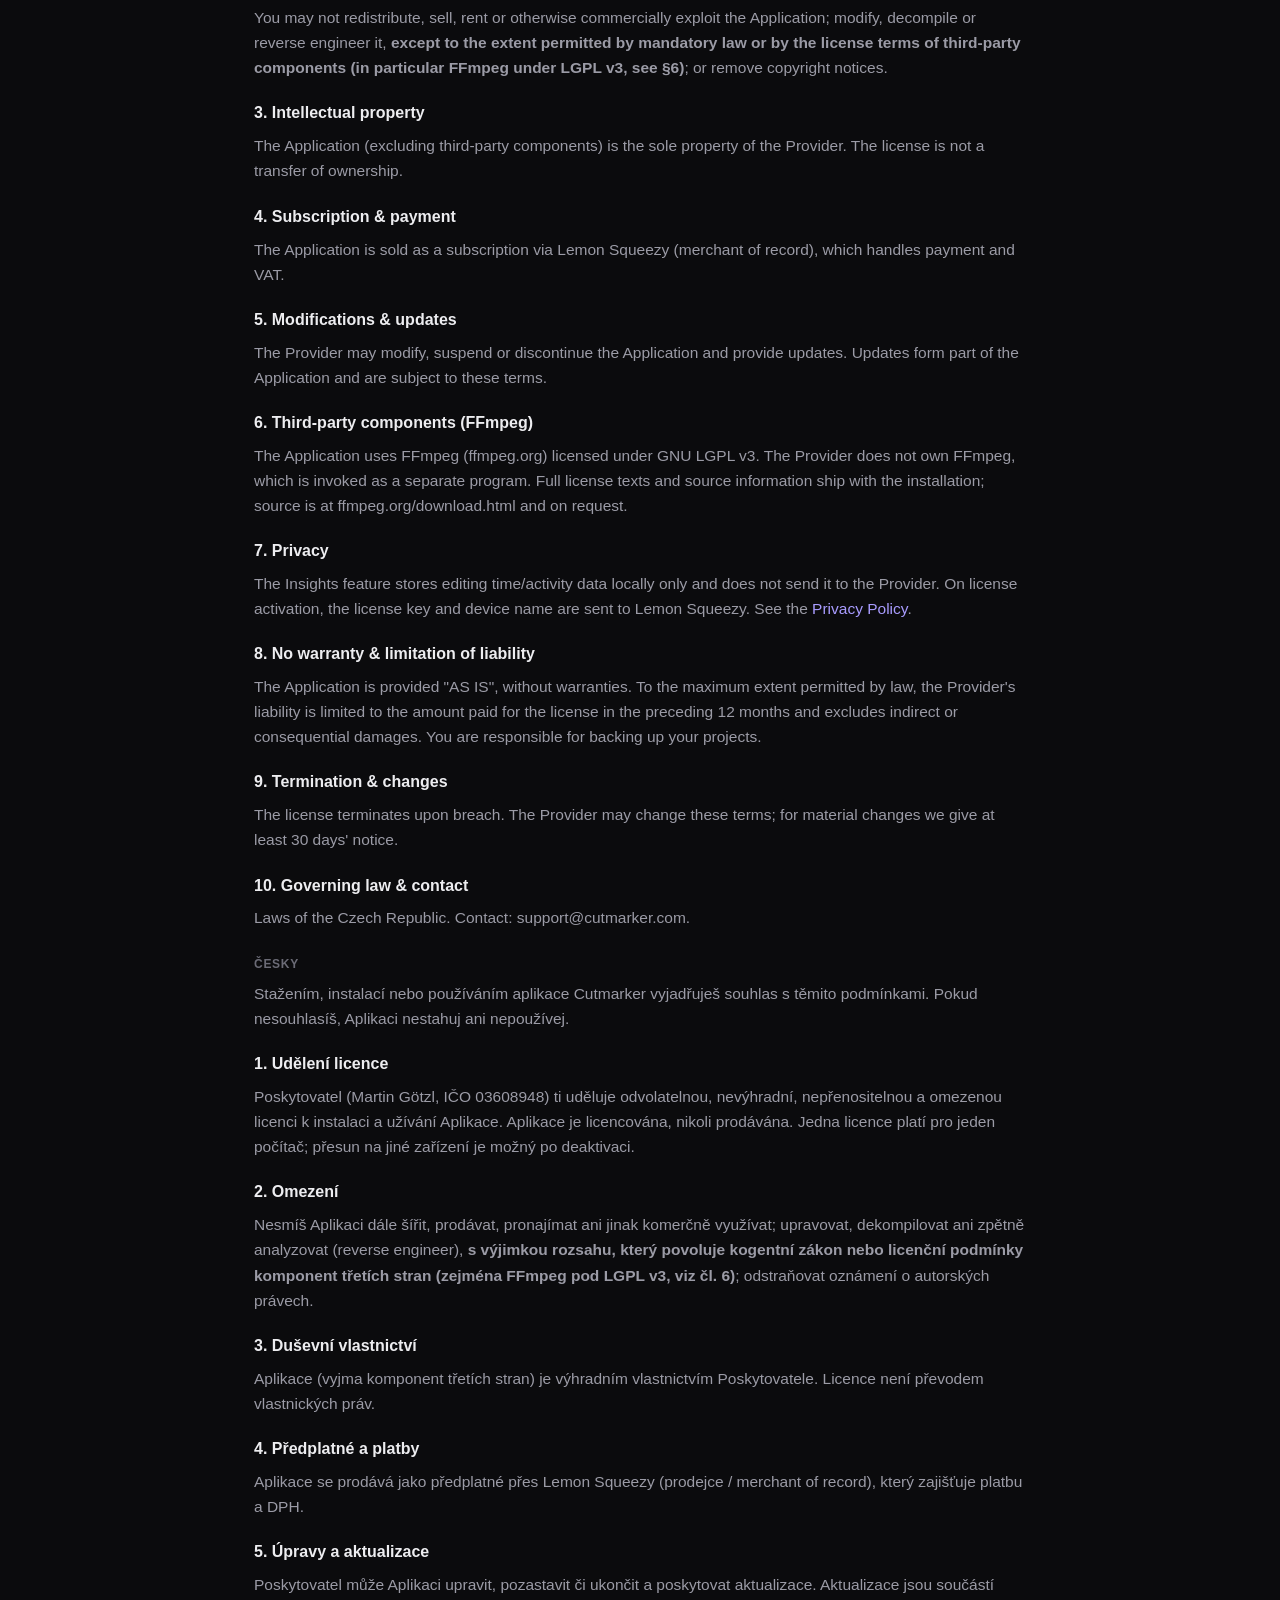
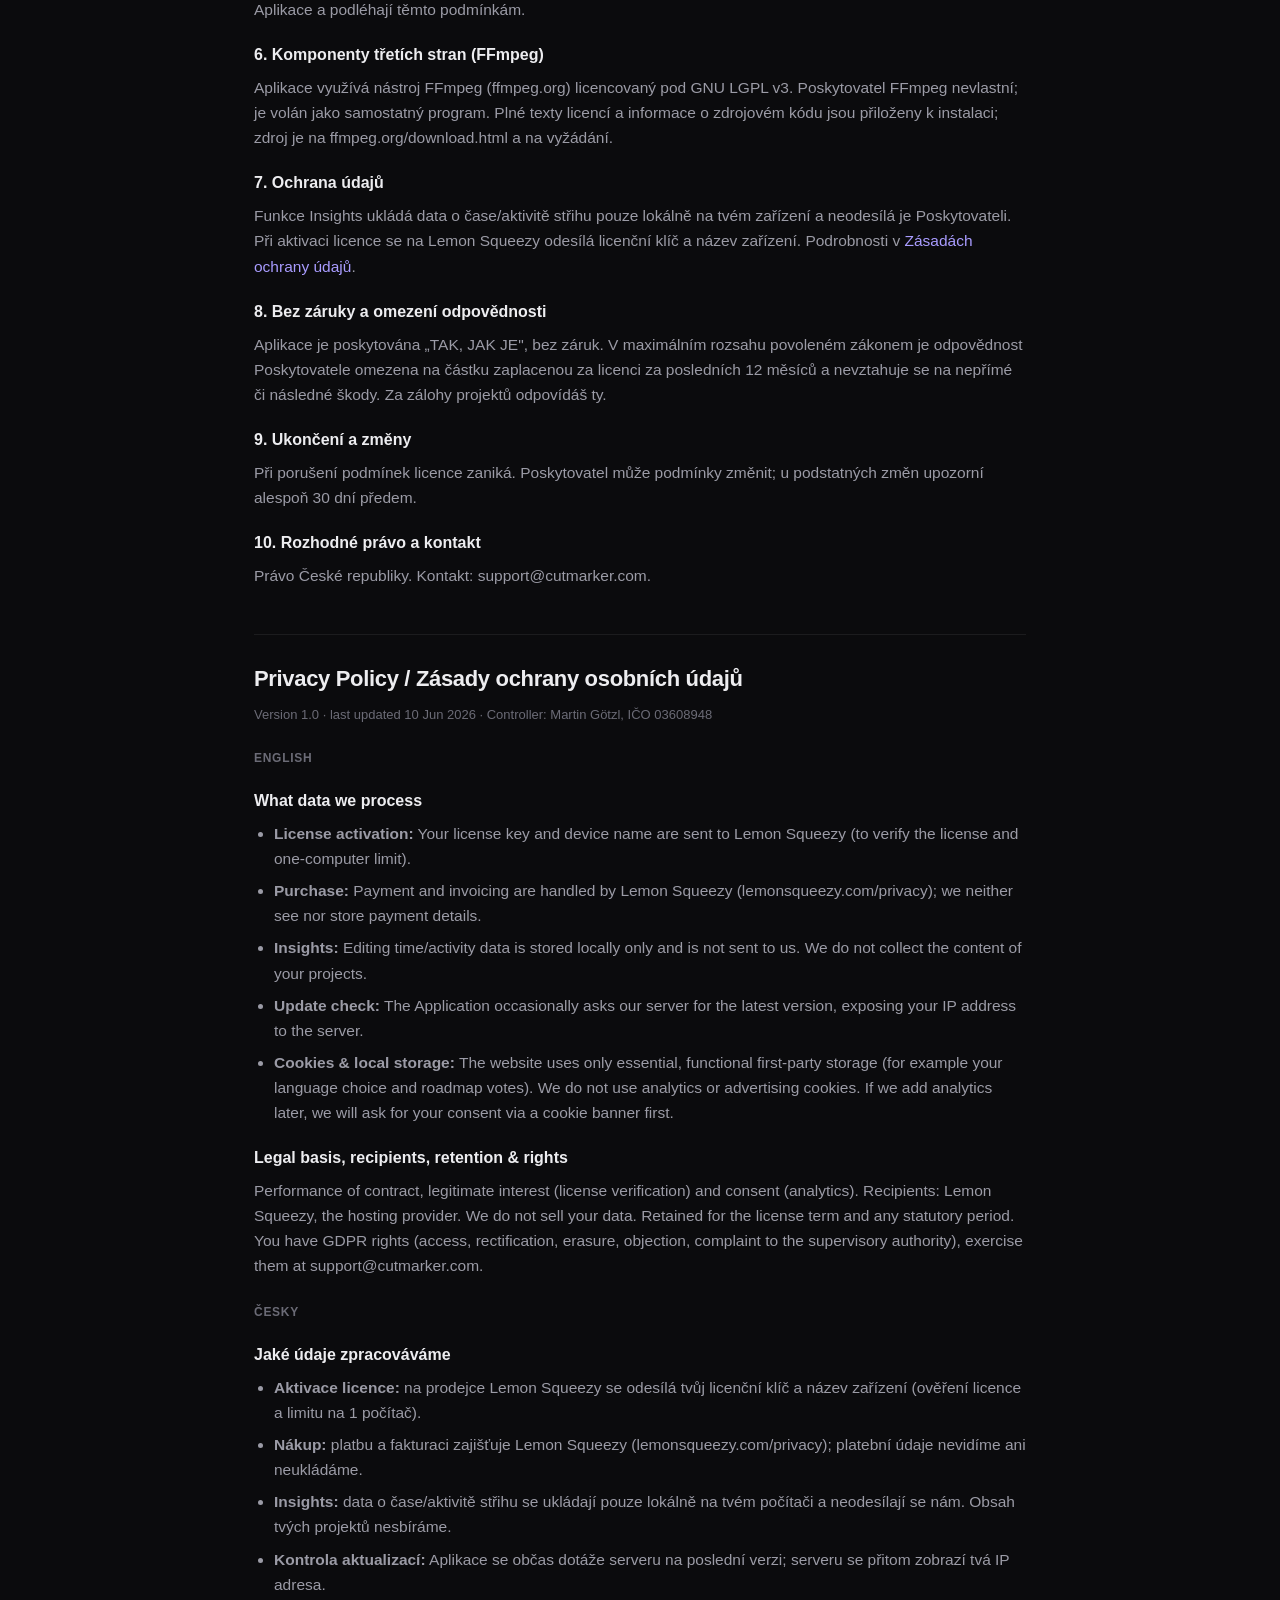
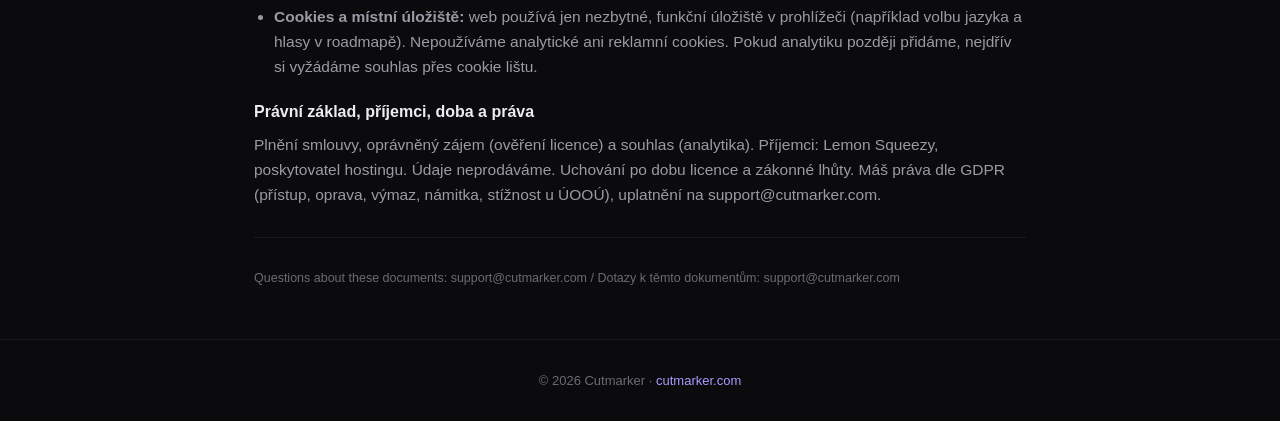
==== commit 2163626d: "Add files via upload" ====
--- a/legal.html
+++ b/legal.html
@@ -7,8 +7,7 @@
 <meta name="robots" content="all">
 <link rel="icon" type="image/svg+xml" href="/favicon.svg">
 <link rel="apple-touch-icon" href="/favicon.svg">
-<link rel="preconnect" href="https://fonts.googleapis.com"><link rel="preconnect" href="https://fonts.gstatic.com" crossorigin>
-<link href="https://fonts.googleapis.com/css2?family=Archivo:wdth,wght@62..125,400..900&family=Inter:wght@400;500;600&display=swap" rel="stylesheet">
+<link rel="stylesheet" href="/fonts.css">
 <style>
   :root{--bg:#0b0b0d;--surface:#141417;--bd:rgba(255,255,255,.07);--bd2:rgba(255,255,255,.13);--tx:#ededf0;--tx2:#9b9ba6;--tx3:#6b6b76;--pur:#6B5BFF;--pur2:#a99cff}
   *{box-sizing:border-box;margin:0;padding:0}
@@ -180,11 +179,11 @@
   <div class="lng">English</div>
   <h3>What data we process</h3>
   <ul>
-    <li><strong>License activation:</strong> your license key and device name are sent to Lemon Squeezy (to verify the license and one-computer limit).</li>
-    <li><strong>Purchase:</strong> payment and invoicing are handled by Lemon Squeezy (lemonsqueezy.com/privacy); we neither see nor store payment details.</li>
-    <li><strong>Insights:</strong> editing time/activity data is stored locally only and is not sent to us. We do not collect the content of your projects.</li>
-    <li><strong>Update check:</strong> the Application occasionally asks our server for the latest version, exposing your IP address to the server.</li>
-    <li><strong>Cookies &amp; analytics:</strong> the website uses essential cookies and analytics cookies to measure traffic; analytics cookies are set only with your consent via the cookie banner.</li>
+    <li><strong>License activation:</strong> Your license key and device name are sent to Lemon Squeezy (to verify the license and one-computer limit).</li>
+    <li><strong>Purchase:</strong> Payment and invoicing are handled by Lemon Squeezy (lemonsqueezy.com/privacy); we neither see nor store payment details.</li>
+    <li><strong>Insights:</strong> Editing time/activity data is stored locally only and is not sent to us. We do not collect the content of your projects.</li>
+    <li><strong>Update check:</strong> The Application occasionally asks our server for the latest version, exposing your IP address to the server.</li>
+    <li><strong>Cookies &amp; local storage:</strong> The website uses only essential, functional first-party storage (for example your language choice and roadmap votes). We do not use analytics or advertising cookies. If we add analytics later, we will ask for your consent via a cookie banner first.</li>
   </ul>
   <h3>Legal basis, recipients, retention &amp; rights</h3>
   <p>Performance of contract, legitimate interest (license verification) and consent (analytics). Recipients: Lemon Squeezy, the hosting provider. We do not sell your data. Retained for the license term and any statutory period. You have GDPR rights (access, rectification, erasure, objection, complaint to the supervisory authority), exercise them at support@cutmarker.com.</p>
@@ -196,7 +195,7 @@
     <li><strong>Nákup:</strong> platbu a fakturaci zajišťuje Lemon Squeezy (lemonsqueezy.com/privacy); platební údaje nevidíme ani neukládáme.</li>
     <li><strong>Insights:</strong> data o čase/aktivitě střihu se ukládají pouze lokálně na tvém počítači a neodesílají se nám. Obsah tvých projektů nesbíráme.</li>
     <li><strong>Kontrola aktualizací:</strong> Aplikace se občas dotáže serveru na poslední verzi; serveru se přitom zobrazí tvá IP adresa.</li>
-    <li><strong>Cookies a analytika:</strong> web používá nezbytné cookies a analytické cookies pro měření návštěvnosti; analytické nastavujeme jen s tvým souhlasem přes cookie lištu.</li>
+    <li><strong>Cookies a místní úložiště:</strong> web používá jen nezbytné, funkční úložiště v prohlížeči (například volbu jazyka a hlasy v roadmapě). Nepoužíváme analytické ani reklamní cookies. Pokud analytiku později přidáme, nejdřív si vyžádáme souhlas přes cookie lištu.</li>
   </ul>
   <h3>Právní základ, příjemci, doba a práva</h3>
   <p>Plnění smlouvy, oprávněný zájem (ověření licence) a souhlas (analytika). Příjemci: Lemon Squeezy, poskytovatel hostingu. Údaje neprodáváme. Uchování po dobu licence a zákonné lhůty. Máš práva dle GDPR (přístup, oprava, výmaz, námitka, stížnost u ÚOOÚ), uplatnění na support@cutmarker.com.</p>
--- a/fonts.css
+++ b/fonts.css
@@ -0,0 +1,57 @@
+/* Self-hosted fonts (Fontsource, variable woff2). GDPR: nic se netahá z Google. */
+
+/* ---------- Archivo (wght + wdth) ---------- */
+@font-face {
+  font-family: 'Archivo';
+  font-style: normal;
+  font-display: swap;
+  font-weight: 100 900;
+  font-stretch: 62% 125%;
+  src: url(/assets/fonts/archivo-latin-wdth-normal.woff2) format('woff2');
+  unicode-range: U+0000-00FF,U+0131,U+0152-0153,U+02BB-02BC,U+02C6,U+02DA,U+02DC,U+0304,U+0308,U+0329,U+2000-206F,U+20AC,U+2122,U+2191,U+2193,U+2212,U+2215,U+FEFF,U+FFFD;
+}
+@font-face {
+  font-family: 'Archivo';
+  font-style: normal;
+  font-display: swap;
+  font-weight: 100 900;
+  font-stretch: 62% 125%;
+  src: url(/assets/fonts/archivo-latin-ext-wdth-normal.woff2) format('woff2');
+  unicode-range: U+0100-02BA,U+02BD-02C5,U+02C7-02CC,U+02CE-02D7,U+02DD-02FF,U+0304,U+0308,U+0329,U+1D00-1DBF,U+1E00-1E9F,U+1EF2-1EFF,U+2020,U+20A0-20AB,U+20AD-20C0,U+2113,U+2C60-2C7F,U+A720-A7FF;
+}
+
+/* ---------- Inter (wght) ---------- */
+@font-face {
+  font-family: 'Inter';
+  font-style: normal;
+  font-display: swap;
+  font-weight: 100 900;
+  src: url(/assets/fonts/inter-latin-wght-normal.woff2) format('woff2');
+  unicode-range: U+0000-00FF,U+0131,U+0152-0153,U+02BB-02BC,U+02C6,U+02DA,U+02DC,U+0304,U+0308,U+0329,U+2000-206F,U+20AC,U+2122,U+2191,U+2193,U+2212,U+2215,U+FEFF,U+FFFD;
+}
+@font-face {
+  font-family: 'Inter';
+  font-style: normal;
+  font-display: swap;
+  font-weight: 100 900;
+  src: url(/assets/fonts/inter-latin-ext-wght-normal.woff2) format('woff2');
+  unicode-range: U+0100-02BA,U+02BD-02C5,U+02C7-02CC,U+02CE-02D7,U+02DD-02FF,U+0304,U+0308,U+0329,U+1D00-1DBF,U+1E00-1E9F,U+1EF2-1EFF,U+2020,U+20A0-20AB,U+20AD-20C0,U+2113,U+2C60-2C7F,U+A720-A7FF;
+}
+
+/* ---------- JetBrains Mono (wght) ---------- */
+@font-face {
+  font-family: 'JetBrains Mono';
+  font-style: normal;
+  font-display: swap;
+  font-weight: 100 800;
+  src: url(/assets/fonts/jetbrains-mono-latin-wght-normal.woff2) format('woff2');
+  unicode-range: U+0000-00FF,U+0131,U+0152-0153,U+02BB-02BC,U+02C6,U+02DA,U+02DC,U+0304,U+0308,U+0329,U+2000-206F,U+20AC,U+2122,U+2191,U+2193,U+2212,U+2215,U+FEFF,U+FFFD;
+}
+@font-face {
+  font-family: 'JetBrains Mono';
+  font-style: normal;
+  font-display: swap;
+  font-weight: 100 800;
+  src: url(/assets/fonts/jetbrains-mono-latin-ext-wght-normal.woff2) format('woff2');
+  unicode-range: U+0100-02BA,U+02BD-02C5,U+02C7-02CC,U+02CE-02D7,U+02DD-02FF,U+0304,U+0308,U+0329,U+1D00-1DBF,U+1E00-1E9F,U+1EF2-1EFF,U+2020,U+20A0-20AB,U+20AD-20C0,U+2113,U+2C60-2C7F,U+A720-A7FF;
+}
